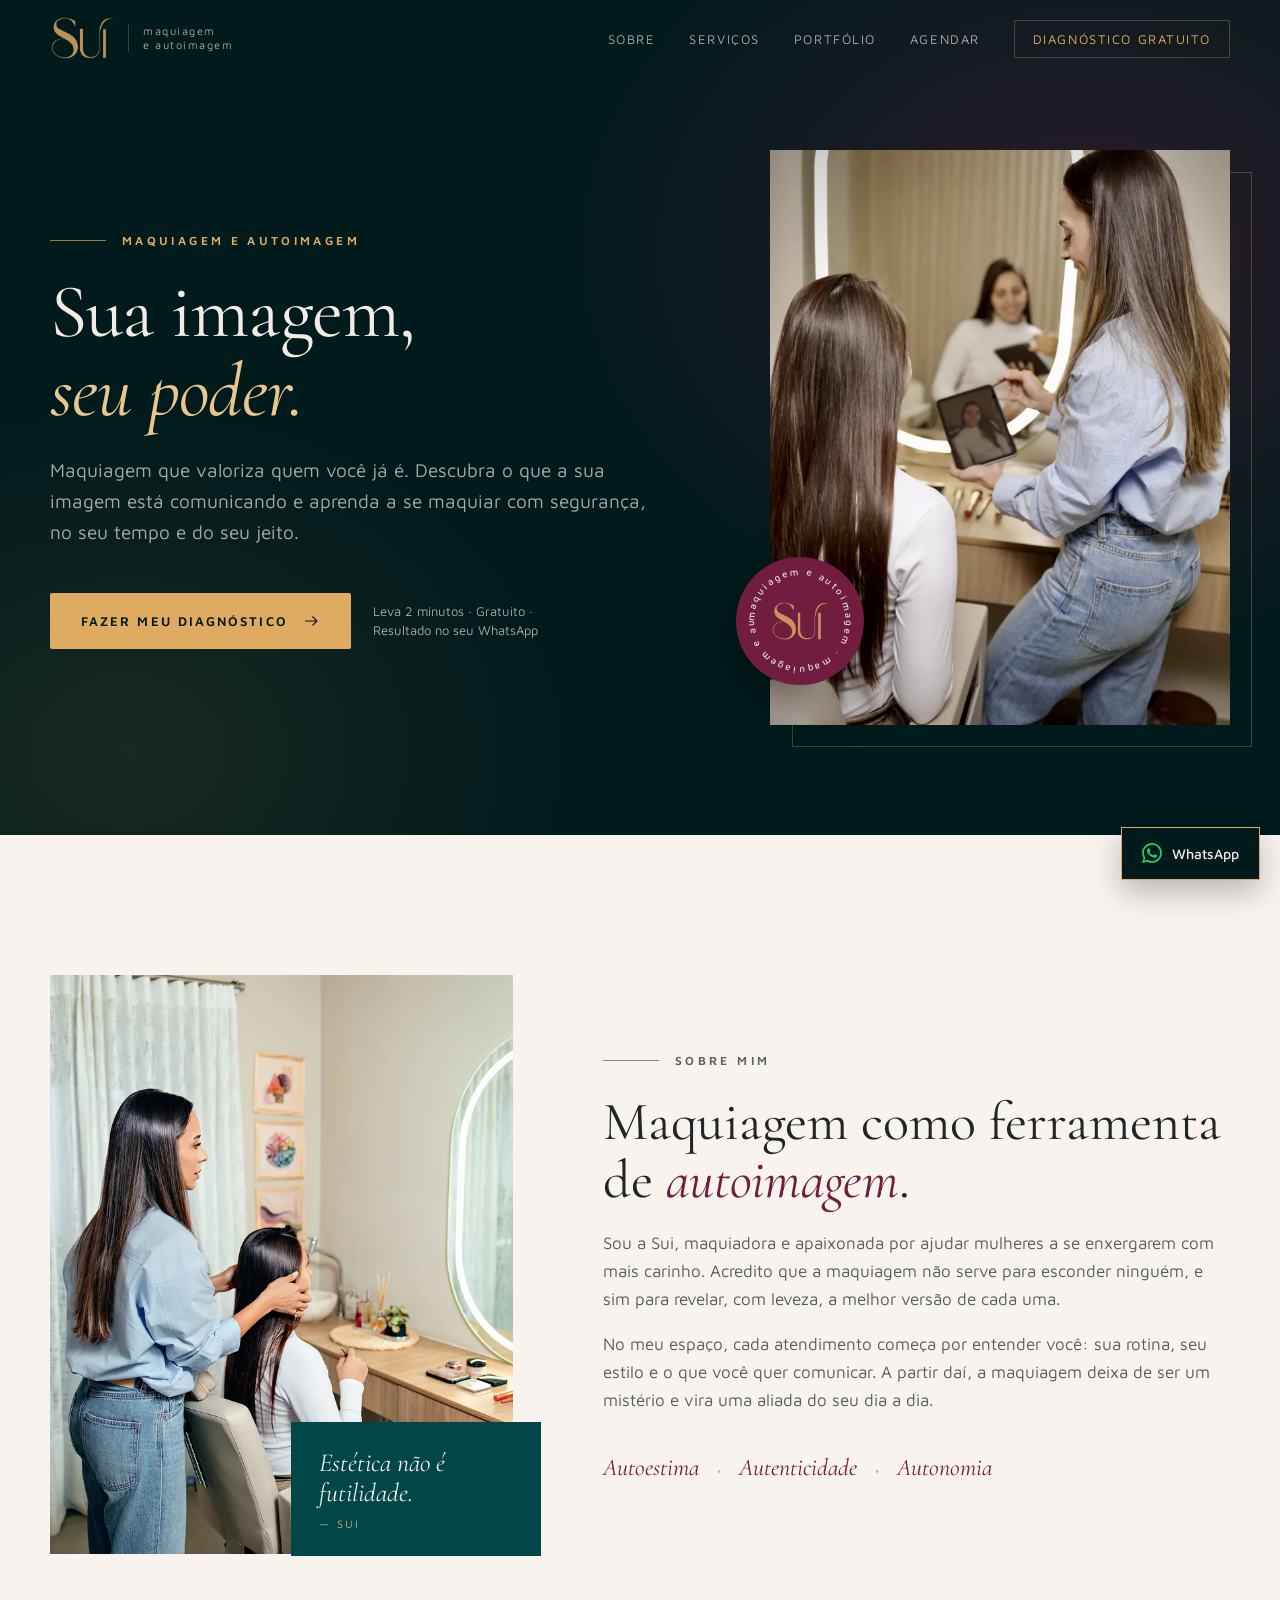
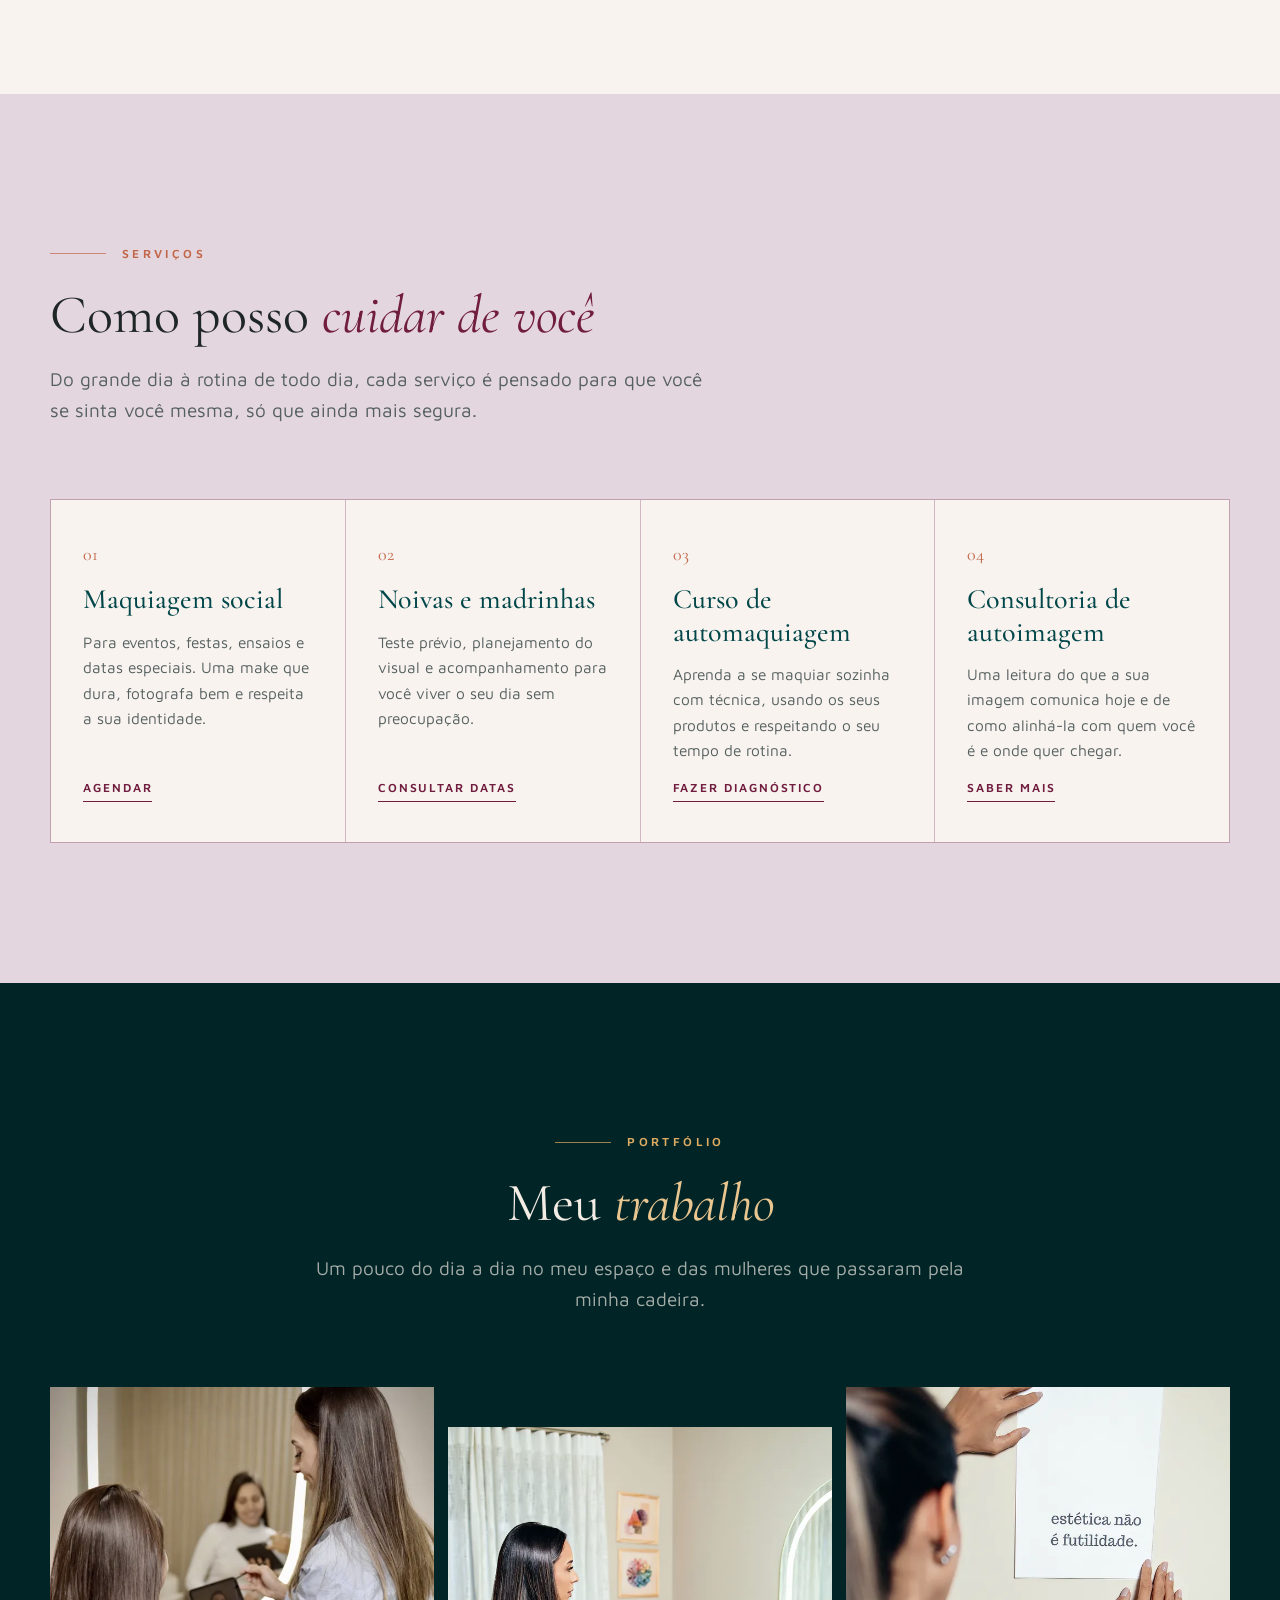
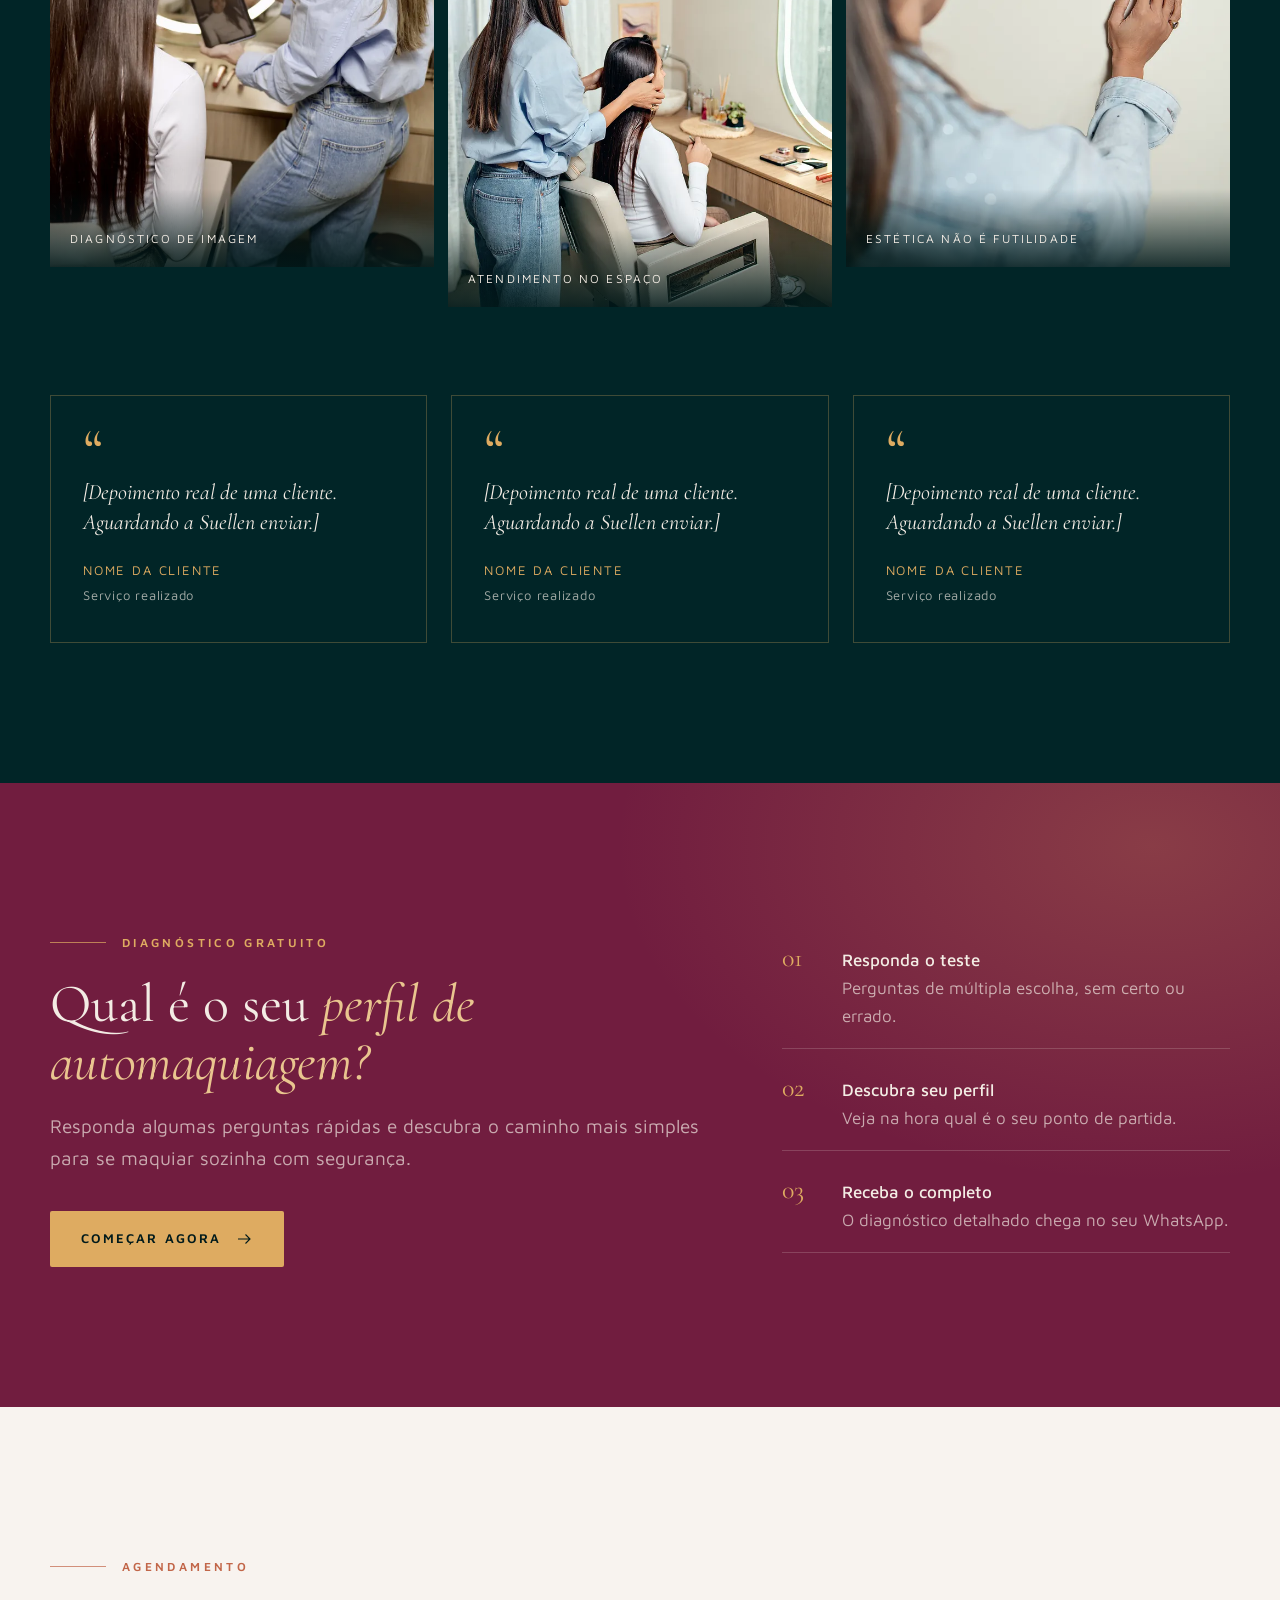
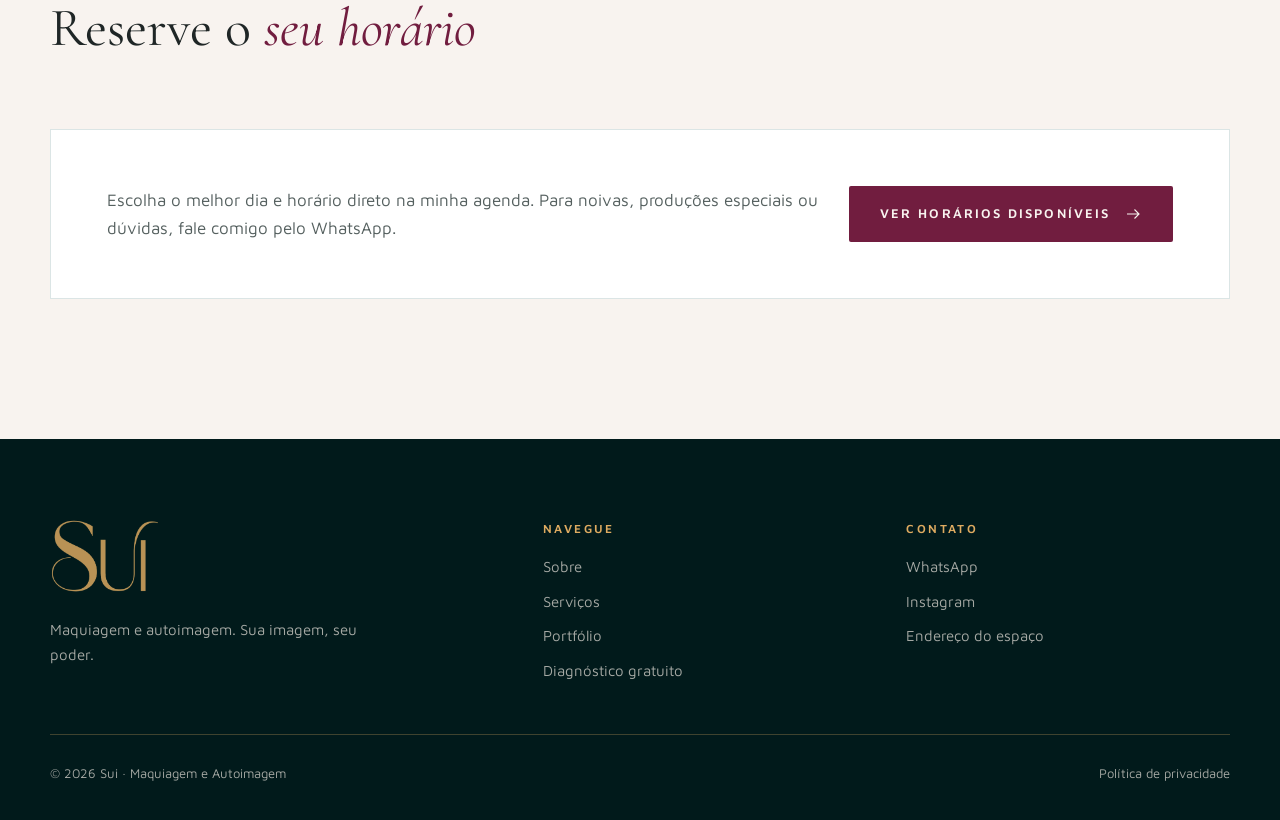
==== index.html @ 6e97ff4d "feat: primeira versão do site da Sui com portfólio, quiz e agendamento Co-Authored-By: Claude Opus 5" ====
<!doctype html>
<html lang="pt-BR">
<head>
  <meta charset="utf-8">
  <meta name="viewport" content="width=device-width, initial-scale=1">
  <title>Sui · Maquiagem e Autoimagem</title>
  <meta name="description" content="Maquiagem e autoimagem com a Sui. Conheça meu trabalho, faça seu diagnóstico de automaquiagem gratuito e agende seu horário.">
  <meta name="theme-color" content="#011a1b">
  <meta property="og:title" content="Sui · Maquiagem e Autoimagem">
  <meta property="og:description" content="Sua imagem, seu poder. Faça seu diagnóstico de automaquiagem gratuito.">
  <meta property="og:image" content="assets/img/sui-atendimento.webp">
  <meta property="og:type" content="website">
  <link rel="icon" href="assets/img/favicon.png" type="image/png">
  <link rel="apple-touch-icon" href="assets/img/apple-touch-icon.png">
  <link rel="preconnect" href="https://fonts.googleapis.com">
  <link rel="preconnect" href="https://fonts.gstatic.com" crossorigin>
  <link href="https://fonts.googleapis.com/css2?family=Cormorant+Garamond:ital,wght@0,400;0,500;1,400;1,500&family=Maven+Pro:wght@400;500;600&display=swap" rel="stylesheet">
  <link rel="stylesheet" href="assets/css/style.css">
</head>
<body>
  <a class="skip-link" href="#conteudo">Pular para o conteúdo</a>

  <header class="site-header" id="topo">
    <nav class="nav wrap" aria-label="Principal">
      <a class="brand" href="#topo" aria-label="Sui, maquiagem e autoimagem, voltar ao início">
        <i class="logo-mark" aria-hidden="true"></i>
        <span>maquiagem<br>e autoimagem</span>
      </a>
      <button class="nav-toggle" type="button" aria-expanded="false" aria-controls="menu" aria-label="Abrir menu">
        <span></span><span></span><span></span>
      </button>
      <ul class="nav-links" id="menu">
        <li><a href="#sobre">Sobre</a></li>
        <li><a href="#servicos">Serviços</a></li>
        <li><a href="#portfolio">Portfólio</a></li>
        <li><a href="#agendar">Agendar</a></li>
        <li><a class="nav-cta" href="diagnostico.html">Diagnóstico gratuito</a></li>
      </ul>
    </nav>
  </header>

  <main id="conteudo">
    <section class="hero on-dark" aria-labelledby="hero-title">
      <div class="wrap hero-grid">
        <div class="reveal">
          <p class="eyebrow">Maquiagem e autoimagem</p>
          <h1 class="display" id="hero-title">Sua imagem,<br><em>seu poder.</em></h1>
          <p class="lead">Maquiagem que valoriza quem você já é. Descubra o que a sua imagem está comunicando e aprenda a se maquiar com segurança, no seu tempo e do seu jeito.</p>
          <div class="hero-actions">
            <a class="btn btn-gold" href="diagnostico.html">
              Fazer meu diagnóstico
              <svg viewBox="0 0 24 24" fill="none" stroke="currentColor" stroke-width="1.5" aria-hidden="true"><path d="M4 12h16m-6-6 6 6-6 6"/></svg>
            </a>
            <p class="hero-note">Leva 2 minutos · Gratuito · Resultado no seu WhatsApp</p>
          </div>
        </div>
        <div class="hero-photo reveal">
          <img src="assets/img/sui-atendimento.webp"
               srcset="assets/img/sui-atendimento-sm.webp 700w, assets/img/sui-atendimento.webp 1400w"
               sizes="(max-width: 960px) 90vw, 460px"
               width="1400" height="1863"
               alt="Sui mostrando a uma cliente, em um tablet, a análise da sua imagem durante o atendimento"
               fetchpriority="high">
          <div class="hero-badge" aria-hidden="true">
            <svg viewBox="0 0 100 100">
              <defs><path id="circle" d="M50 50m-41 0a41 41 0 1 1 82 0a41 41 0 1 1-82 0"/></defs>
              <text><textPath href="#circle">maquiagem e autoimagem · maquiagem e autoimagem ·</textPath></text>
            </svg>
            <i class="logo-mark"></i>
          </div>
        </div>
      </div>
    </section>

    <section class="section" id="sobre" aria-labelledby="sobre-title">
      <div class="wrap about-grid">
        <div class="about-photo reveal">
          <img src="assets/img/sui-espaco.webp"
               srcset="assets/img/sui-espaco-sm.webp 700w, assets/img/sui-espaco.webp 1400w"
               sizes="(max-width: 960px) 90vw, 480px"
               width="1400" height="1863" loading="lazy"
               alt="Sui atendendo uma cliente em frente ao espelho iluminado do seu espaço">
          <p class="about-quote">Estética não é futilidade.<small>— Sui</small></p>
        </div>
        <div class="about-text reveal">
          <p class="eyebrow">Sobre mim</p>
          <!-- EDITAR: substituir pela bio que a Suellen escreveu -->
          <h2 class="h2" id="sobre-title">Maquiagem como ferramenta de <em>autoimagem</em>.</h2>
          <p>Sou a Sui, maquiadora e apaixonada por ajudar mulheres a se enxergarem com mais carinho. Acredito que a maquiagem não serve para esconder ninguém, e sim para revelar, com leveza, a melhor versão de cada uma.</p>
          <p>No meu espaço, cada atendimento começa por entender você: sua rotina, seu estilo e o que você quer comunicar. A partir daí, a maquiagem deixa de ser um mistério e vira uma aliada do seu dia a dia.</p>
          <ul class="values">
            <li>Autoestima</li>
            <li>Autenticidade</li>
            <li>Autonomia</li>
          </ul>
        </div>
      </div>
    </section>

    <section class="section services" id="servicos" aria-labelledby="servicos-title">
      <div class="wrap">
        <div class="section-head reveal">
          <p class="eyebrow">Serviços</p>
          <h2 class="h2" id="servicos-title">Como posso <em>cuidar de você</em></h2>
          <p class="lead">Do grande dia à rotina de todo dia, cada serviço é pensado para que você se sinta você mesma, só que ainda mais segura.</p>
        </div>
        <!-- EDITAR: confirmar com a Suellen a lista e a descrição dos serviços -->
        <div class="service-grid reveal">
          <article class="service">
            <span class="service-num">01</span>
            <h3>Maquiagem social</h3>
            <p>Para eventos, festas, ensaios e datas especiais. Uma make que dura, fotografa bem e respeita a sua identidade.</p>
            <a href="#agendar">Agendar</a>
          </article>
          <article class="service">
            <span class="service-num">02</span>
            <h3>Noivas e madrinhas</h3>
            <p>Teste prévio, planejamento do visual e acompanhamento para você viver o seu dia sem preocupação.</p>
            <a data-wa="Olá, Sui! Gostaria de saber mais sobre maquiagem para noivas e madrinhas." href="#agendar">Consultar datas</a>
          </article>
          <article class="service">
            <span class="service-num">03</span>
            <h3>Curso de automaquiagem</h3>
            <p>Aprenda a se maquiar sozinha com técnica, usando os seus produtos e respeitando o seu tempo de rotina.</p>
            <a href="diagnostico.html">Fazer diagnóstico</a>
          </article>
          <article class="service">
            <span class="service-num">04</span>
            <h3>Consultoria de autoimagem</h3>
            <p>Uma leitura do que a sua imagem comunica hoje e de como alinhá-la com quem você é e onde quer chegar.</p>
            <a data-wa="Olá, Sui! Gostaria de saber mais sobre a consultoria de autoimagem." href="#agendar">Saber mais</a>
          </article>
        </div>
      </div>
    </section>

    <section class="section portfolio on-dark" id="portfolio" aria-labelledby="portfolio-title">
      <div class="wrap">
        <div class="section-head center reveal">
          <p class="eyebrow">Portfólio</p>
          <h2 class="h2" id="portfolio-title">Meu <em>trabalho</em></h2>
          <p class="lead">Um pouco do dia a dia no meu espaço e das mulheres que passaram pela minha cadeira.</p>
        </div>

        <!-- EDITAR: adicionar fotos de clientes em assets/img/ e duplicar um <button> por foto -->
        <div class="gallery reveal">
          <button type="button" data-full="assets/img/sui-atendimento.webp" aria-label="Ampliar foto: diagnóstico da imagem no atendimento">
            <figure>
              <img src="assets/img/sui-atendimento-sm.webp" width="700" height="932" loading="lazy" alt="Sui mostrando a análise da imagem para uma cliente">
              <figcaption>Diagnóstico de imagem</figcaption>
            </figure>
          </button>
          <button type="button" data-full="assets/img/sui-espaco.webp" aria-label="Ampliar foto: atendimento no espaço">
            <figure>
              <img src="assets/img/sui-espaco-sm.webp" width="700" height="932" loading="lazy" alt="Sui preparando uma cliente no espelho do espaço">
              <figcaption>Atendimento no espaço</figcaption>
            </figure>
          </button>
          <button type="button" data-full="assets/img/sui-estetica.webp" aria-label="Ampliar foto: estética não é futilidade">
            <figure>
              <img src="assets/img/sui-estetica-sm.webp" width="700" height="932" loading="lazy" alt="Sui fixando na parede um quadro com a frase estética não é futilidade">
              <figcaption>Estética não é futilidade</figcaption>
            </figure>
          </button>
        </div>

        <!-- EDITAR: trocar pelos depoimentos reais enviados pela Suellen (não publicar com o texto provisório) -->
        <div class="testimonials">
          <figure class="testimonial reveal">
            <blockquote>[Depoimento real de uma cliente. Aguardando a Suellen enviar.]</blockquote>
            <figcaption>Nome da cliente<span>Serviço realizado</span></figcaption>
          </figure>
          <figure class="testimonial reveal">
            <blockquote>[Depoimento real de uma cliente. Aguardando a Suellen enviar.]</blockquote>
            <figcaption>Nome da cliente<span>Serviço realizado</span></figcaption>
          </figure>
          <figure class="testimonial reveal">
            <blockquote>[Depoimento real de uma cliente. Aguardando a Suellen enviar.]</blockquote>
            <figcaption>Nome da cliente<span>Serviço realizado</span></figcaption>
          </figure>
        </div>
      </div>
    </section>

    <section class="section quiz-cta on-dark" aria-labelledby="quiz-title">
      <div class="wrap quiz-cta-grid">
        <div class="reveal">
          <p class="eyebrow">Diagnóstico gratuito</p>
          <h2 class="h2" id="quiz-title">Qual é o seu <em>perfil de automaquiagem?</em></h2>
          <p class="lead">Responda algumas perguntas rápidas e descubra o caminho mais simples para se maquiar sozinha com segurança.</p>
          <a class="btn btn-gold" href="diagnostico.html" style="margin-top: 18px">
            Começar agora
            <svg viewBox="0 0 24 24" fill="none" stroke="currentColor" stroke-width="1.5" aria-hidden="true"><path d="M4 12h16m-6-6 6 6-6 6"/></svg>
          </a>
        </div>
        <ol class="quiz-steps reveal">
          <li><span><strong>Responda o teste</strong>Perguntas de múltipla escolha, sem certo ou errado.</span></li>
          <li><span><strong>Descubra seu perfil</strong>Veja na hora qual é o seu ponto de partida.</span></li>
          <li><span><strong>Receba o completo</strong>O diagnóstico detalhado chega no seu WhatsApp.</span></li>
        </ol>
      </div>
    </section>

    <section class="section" id="agendar" aria-labelledby="agendar-title">
      <div class="wrap">
        <div class="section-head reveal">
          <p class="eyebrow">Agendamento</p>
          <h2 class="h2" id="agendar-title">Reserve o <em>seu horário</em></h2>
        </div>
        <div class="booking-box reveal">
          <p>Escolha o melhor dia e horário direto na minha agenda. Para noivas, produções especiais ou dúvidas, fale comigo pelo WhatsApp.</p>
          <a class="btn btn-plum" data-booking href="#">
            Ver horários disponíveis
            <svg viewBox="0 0 24 24" fill="none" stroke="currentColor" stroke-width="1.5" aria-hidden="true"><path d="M4 12h16m-6-6 6 6-6 6"/></svg>
          </a>
        </div>
        <div class="booking-frame" data-booking-frame hidden></div>
      </div>
    </section>
  </main>

  <footer class="site-footer">
    <div class="wrap">
      <div class="footer-grid">
        <div class="footer-brand">
          <i class="logo-mark" aria-hidden="true"></i>
          <p>Maquiagem e autoimagem. Sua imagem, seu poder.</p>
        </div>
        <div>
          <h4>Navegue</h4>
          <ul>
            <li><a href="#sobre">Sobre</a></li>
            <li><a href="#servicos">Serviços</a></li>
            <li><a href="#portfolio">Portfólio</a></li>
            <li><a href="diagnostico.html">Diagnóstico gratuito</a></li>
          </ul>
        </div>
        <div>
          <h4>Contato</h4>
          <ul>
            <li><a data-wa="Olá, Sui! Vim pelo site." href="#">WhatsApp</a></li>
            <li><a data-instagram href="#" target="_blank" rel="noopener">Instagram</a></li>
            <!-- EDITAR: endereço do espaço -->
            <li>Endereço do espaço</li>
          </ul>
        </div>
      </div>
      <div class="footer-bottom">
        <span>© <span data-year></span> Sui · Maquiagem e Autoimagem</span>
        <a href="privacidade.html">Política de privacidade</a>
      </div>
    </div>
  </footer>

  <a class="wa-float" data-wa="Olá, Sui! Vim pelo site e gostaria de mais informações." href="#" aria-label="Falar com a Sui no WhatsApp">
    <svg viewBox="0 0 24 24" fill="currentColor" aria-hidden="true"><path d="M17.47 14.38c-.3-.15-1.75-.86-2.02-.96-.27-.1-.47-.15-.67.15-.2.3-.77.96-.94 1.16-.17.2-.35.22-.65.07-.3-.15-1.25-.46-2.38-1.47-.88-.79-1.47-1.76-1.65-2.06-.17-.3-.02-.46.13-.61.13-.13.3-.35.45-.52.15-.17.2-.3.3-.5.1-.2.05-.37-.02-.52-.08-.15-.67-1.62-.92-2.22-.24-.58-.49-.5-.67-.51h-.57c-.2 0-.52.07-.79.37-.27.3-1.04 1.02-1.04 2.48s1.07 2.88 1.21 3.08c.15.2 2.1 3.2 5.08 4.49.71.31 1.26.49 1.69.63.71.22 1.36.19 1.87.12.57-.09 1.75-.72 2-1.41.25-.69.25-1.29.17-1.41-.07-.12-.27-.2-.57-.35M12.04 21.8h-.01a9.8 9.8 0 0 1-5-1.37l-.36-.21-3.72.97.99-3.62-.23-.37a9.79 9.79 0 0 1-1.5-5.21c0-5.41 4.41-9.82 9.83-9.82 2.62 0 5.09 1.02 6.94 2.88a9.76 9.76 0 0 1 2.87 6.95c0 5.41-4.41 9.81-9.81 9.81M20.4 3.6A11.75 11.75 0 0 0 12.04.14C5.53.14.22 5.44.22 11.96c0 2.08.54 4.12 1.58 5.91L.12 24l6.27-1.64a11.8 11.8 0 0 0 5.65 1.44h.01c6.51 0 11.82-5.3 11.82-11.82 0-3.16-1.23-6.12-3.47-8.36"/></svg>
    <span>WhatsApp</span>
  </a>

  <dialog class="lightbox" aria-label="Foto ampliada">
    <button class="lightbox-close" type="button" aria-label="Fechar">&times;</button>
    <img src="" alt="">
  </dialog>

  <script src="js/config.js"></script>
  <script src="js/main.js"></script>
</body>
</html>
---- assets/css/style.css ----
:root {
  --petroleo: #014649;
  --petroleo-deep: #012527;
  --petroleo-night: #011a1b;
  --ameixa: #711d3f;
  --ameixa-deep: #4d1029;
  --areia: #deab61;
  --areia-soft: #e9c58f;
  --terracota: #c26649;
  --nevoa: #e4d6de;
  --salvia: #92936f;
  --creme: #f8f3ef;
  --ink: #1f2626;
  --ink-soft: #55605f;
  --on-dark: #f3ece4;
  --on-dark-soft: rgba(243, 236, 228, 0.68);
  --line-dark: rgba(222, 171, 97, 0.28);
  --line-light: rgba(1, 70, 73, 0.14);

  --font-display: "Cormorant Garamond", Georgia, serif;
  --font-body: "Maven Pro", system-ui, sans-serif;

  --wrap: 1180px;
  --gutter: clamp(20px, 5vw, 48px);
  --radius: 2px;
  --ease: cubic-bezier(0.22, 0.61, 0.36, 1);
}

*,
*::before,
*::after { box-sizing: border-box; }

[hidden] { display: none !important; }

html { scroll-behavior: smooth; scroll-padding-top: 84px; }

body {
  margin: 0;
  font-family: var(--font-body);
  font-size: 17px;
  line-height: 1.65;
  color: var(--ink);
  background: var(--creme);
  -webkit-font-smoothing: antialiased;
  overflow-x: hidden;
}

img { display: block; max-width: 100%; height: auto; }
a { color: inherit; }
button { font: inherit; cursor: pointer; }

:focus-visible { outline: 2px solid var(--areia); outline-offset: 3px; }

.wrap { width: min(var(--wrap), 100% - var(--gutter) * 2); margin-inline: auto; }

.skip-link {
  position: absolute; left: 12px; top: -60px; z-index: 100;
  background: var(--areia); color: var(--petroleo-night);
  padding: 10px 16px; text-decoration: none; font-weight: 600;
}
.skip-link:focus { top: 12px; }

/* ---------- Logo (PNG usado como máscara para aceitar qualquer cor) ---------- */
.logo-mark {
  display: inline-block;
  aspect-ratio: 727 / 487;
  background-color: currentColor;
  -webkit-mask: url("../img/logo-sui.png") center / contain no-repeat;
  mask: url("../img/logo-sui.png") center / contain no-repeat;
}

/* ---------- Tipografia ---------- */
.eyebrow {
  display: inline-flex; align-items: center; gap: 16px;
  margin: 0 0 22px;
  font-size: 12px; font-weight: 600; letter-spacing: 0.28em; text-transform: uppercase;
  color: var(--terracota);
}
.eyebrow::before { content: ""; width: 56px; height: 1px; background: currentColor; opacity: 0.7; }
.on-dark .eyebrow { color: var(--areia); }

.display {
  margin: 0 0 24px;
  font-family: var(--font-display);
  font-weight: 400;
  font-size: clamp(40px, 6vw, 76px);
  line-height: 1.04;
  letter-spacing: -0.01em;
}
.display em { font-style: italic; color: var(--ameixa); }
.on-dark .display em { color: var(--areia-soft); }

.h2 {
  margin: 0 0 20px;
  font-family: var(--font-display);
  font-weight: 400;
  font-size: clamp(34px, 4.4vw, 54px);
  line-height: 1.08;
}
.h2 em { font-style: italic; color: var(--ameixa); }
.on-dark .h2 em { color: var(--areia-soft); }

.lead { font-size: clamp(17px, 1.6vw, 19px); color: var(--ink-soft); max-width: 56ch; }
.on-dark { color: var(--on-dark); }
.on-dark .lead { color: var(--on-dark-soft); }

/* ---------- Botões ---------- */
.btn {
  display: inline-flex; align-items: center; justify-content: center; gap: 14px;
  min-height: 56px; padding: 16px 30px;
  border: 1px solid transparent; border-radius: var(--radius);
  font-size: 13px; font-weight: 600; letter-spacing: 0.16em; text-transform: uppercase;
  text-decoration: none; text-align: left;
  transition: background-color .3s var(--ease), color .3s var(--ease), border-color .3s var(--ease), transform .3s var(--ease);
}
.btn svg { width: 18px; height: 18px; flex: none; transition: transform .3s var(--ease); }
.btn:hover svg { transform: translateX(4px); }
.btn-gold { background: var(--areia); color: var(--petroleo-night); }
.btn-gold:hover { background: var(--areia-soft); }
.btn-plum { background: var(--ameixa); color: var(--creme); }
.btn-plum:hover { background: var(--ameixa-deep); }
.btn-ghost { border-color: var(--line-dark); color: var(--on-dark); }
.btn-ghost:hover { border-color: var(--areia); color: var(--areia-soft); }
.btn-outline { border-color: var(--petroleo); color: var(--petroleo); }
.btn-outline:hover { background: var(--petroleo); color: var(--creme); }

/* ---------- Header ---------- */
.site-header {
  position: fixed; inset: 0 0 auto; z-index: 50;
  transition: background-color .4s var(--ease), box-shadow .4s var(--ease);
}
.site-header.is-solid { background: rgba(1, 26, 27, 0.92); backdrop-filter: blur(10px); box-shadow: 0 1px 0 var(--line-dark); }
.nav { display: flex; align-items: center; justify-content: space-between; height: 76px; }
.brand { display: inline-flex; align-items: center; gap: 14px; color: var(--areia); text-decoration: none; }
.brand .logo-mark { width: 64px; }
.brand span {
  font-size: 11px; line-height: 1.3; letter-spacing: 0.14em; text-transform: lowercase;
  color: var(--on-dark-soft); border-left: 1px solid var(--line-dark); padding-left: 14px;
}
.nav-links { display: flex; align-items: center; gap: 34px; list-style: none; margin: 0; padding: 0; }
.nav-links a {
  font-size: 13px; letter-spacing: 0.12em; text-transform: uppercase; text-decoration: none;
  color: var(--on-dark-soft); transition: color .25s;
}
.nav-links a:hover { color: var(--areia-soft); }
.nav-links .nav-cta { color: var(--areia); border: 1px solid var(--line-dark); padding: 10px 18px; }
.nav-links .nav-cta:hover { border-color: var(--areia); }
.nav-toggle {
  display: none; background: none; border: 0; padding: 10px; margin-right: -10px; color: var(--on-dark);
}
.nav-toggle span { display: block; width: 24px; height: 1px; background: currentColor; transition: transform .3s, opacity .3s; }
.nav-toggle span + span { margin-top: 7px; }
.nav-open .nav-toggle span:nth-child(1) { transform: translateY(8px) rotate(45deg); }
.nav-open .nav-toggle span:nth-child(2) { opacity: 0; }
.nav-open .nav-toggle span:nth-child(3) { transform: translateY(-8px) rotate(-45deg); }

/* ---------- Hero ---------- */
.hero {
  position: relative; overflow: hidden;
  padding: 150px 0 110px;
  background:
    radial-gradient(60% 70% at 85% 30%, rgba(113, 29, 63, 0.38), transparent 70%),
    radial-gradient(50% 60% at 10% 90%, rgba(222, 171, 97, 0.10), transparent 70%),
    var(--petroleo-night);
}
.hero-grid { display: grid; grid-template-columns: 1.1fr 0.9fr; gap: clamp(40px, 6vw, 90px); align-items: center; }
.hero .lead { margin: 0 0 40px; }
.hero-actions { display: flex; flex-wrap: wrap; align-items: center; gap: 16px 22px; }
.hero-note { font-size: 13px; color: var(--on-dark-soft); max-width: 22ch; line-height: 1.5; }
.hero-photo { position: relative; justify-self: end; width: min(100%, 460px); }
.hero-photo::before {
  content: ""; position: absolute; inset: 22px -22px -22px 22px;
  border: 1px solid var(--line-dark);
}
.hero-photo img { position: relative; width: 100%; aspect-ratio: 4 / 5; object-fit: cover; object-position: 60% 30%; }
.hero-badge {
  position: absolute; left: -34px; bottom: 40px;
  width: 128px; aspect-ratio: 1; display: grid; place-items: center;
  border-radius: 50%; background: var(--ameixa); color: var(--areia);
  box-shadow: 0 20px 50px rgba(0, 0, 0, 0.35);
}
.hero-badge .logo-mark { width: 56px; }
.hero-badge svg { position: absolute; inset: 8px; width: calc(100% - 16px); height: calc(100% - 16px); animation: spin 28s linear infinite; }
.hero-badge text { fill: var(--nevoa); font: 500 8.6px var(--font-body); letter-spacing: 0.22em; text-transform: lowercase; }
@keyframes spin { to { transform: rotate(360deg); } }

/* ---------- Seções ---------- */
.section { padding: clamp(80px, 11vw, 140px) 0; }
.section-head { max-width: 680px; margin-bottom: clamp(44px, 6vw, 72px); }
.section-head.center { margin-inline: auto; text-align: center; }
.section-head.center .eyebrow { justify-content: center; }
.section-head.center .lead { margin-inline: auto; }

/* Sobre */
.about-grid { display: grid; grid-template-columns: 0.85fr 1.15fr; gap: clamp(40px, 7vw, 100px); align-items: center; }
.about-photo { position: relative; }
.about-photo img { width: 100%; aspect-ratio: 4 / 5; object-fit: cover; }
.about-quote {
  position: absolute; right: -28px; bottom: -28px; max-width: 250px;
  padding: 26px 28px; background: var(--petroleo); color: var(--on-dark);
  font-family: var(--font-display); font-style: italic; font-size: 26px; line-height: 1.15;
}
.about-quote small {
  display: block; margin-top: 10px; font-family: var(--font-body); font-style: normal;
  font-size: 11px; letter-spacing: 0.2em; text-transform: uppercase; color: var(--areia);
}
.about-text p { color: var(--ink-soft); max-width: 58ch; }
.values {
  display: flex; flex-wrap: wrap; gap: 10px 18px; margin: 34px 0 0; padding: 0; list-style: none;
  font-family: var(--font-display); font-style: italic; font-size: 24px; color: var(--ameixa);
}
.values li + li::before { content: "•"; margin-right: 18px; color: var(--areia); font-style: normal; font-size: 14px; vertical-align: middle; }

/* Serviços */
.services { background: var(--nevoa); }
.service-grid { display: grid; grid-template-columns: repeat(auto-fit, minmax(250px, 1fr)); gap: 1px; background: rgba(113, 29, 63, 0.16); border: 1px solid rgba(113, 29, 63, 0.16); }
.service {
  display: flex; flex-direction: column; gap: 14px;
  padding: 40px 32px; background: var(--creme);
  transition: background-color .35s var(--ease);
}
.service:hover { background: #fff; }
.service-num { font-family: var(--font-display); font-size: 18px; color: var(--terracota); }
.service h3 { margin: 0; font-family: var(--font-display); font-weight: 500; font-size: 28px; line-height: 1.15; color: var(--petroleo); }
.service p { margin: 0; color: var(--ink-soft); font-size: 15.5px; flex: 1; }
.service a {
  align-self: flex-start; font-size: 12px; font-weight: 600; letter-spacing: 0.16em; text-transform: uppercase;
  color: var(--ameixa); text-decoration: none; border-bottom: 1px solid currentColor; padding-bottom: 3px;
}

/* Portfólio */
.portfolio { background: var(--petroleo-deep); }
.gallery { display: grid; grid-template-columns: repeat(3, 1fr); gap: 14px; }
.gallery button {
  position: relative; padding: 0; border: 0; background: none; overflow: hidden; aspect-ratio: 4 / 5;
}
.gallery button:nth-child(3n + 2) { transform: translateY(40px); }
.gallery figure { margin: 0; height: 100%; }
.gallery img { width: 100%; height: 100%; object-fit: cover; transition: transform .8s var(--ease), filter .8s var(--ease); filter: saturate(0.92); }
.gallery button:hover img { transform: scale(1.04); filter: saturate(1.05); }
.gallery figcaption {
  position: absolute; inset: auto 0 0; padding: 40px 20px 18px; text-align: left;
  background: linear-gradient(transparent, rgba(1, 26, 27, 0.85));
  color: var(--on-dark); font-size: 12px; letter-spacing: 0.18em; text-transform: uppercase;
}

.testimonials { display: grid; grid-template-columns: repeat(3, 1fr); gap: 24px; margin-top: clamp(90px, 10vw, 130px); }
.testimonial {
  margin: 0; padding: 36px 32px; border: 1px solid var(--line-dark);
  display: flex; flex-direction: column; gap: 22px;
}
.testimonial blockquote {
  margin: 0; font-family: var(--font-display); font-style: italic; font-size: 22px; line-height: 1.35; color: var(--on-dark);
}
.testimonial blockquote::before { content: "“"; display: block; font-size: 60px; line-height: .6; color: var(--areia); margin-bottom: 10px; font-style: normal; }
.testimonial figcaption { margin-top: auto; font-size: 13px; letter-spacing: 0.14em; text-transform: uppercase; color: var(--areia); }
.testimonial figcaption span { display: block; margin-top: 4px; letter-spacing: 0.06em; text-transform: none; color: var(--on-dark-soft); }

/* Diagnóstico CTA */
.quiz-cta {
  position: relative; overflow: hidden;
  background: radial-gradient(70% 90% at 90% 10%, rgba(222, 171, 97, 0.22), transparent 60%), var(--ameixa);
}
.quiz-cta-grid { display: grid; grid-template-columns: 1.2fr 0.8fr; gap: 60px; align-items: center; }
.quiz-steps { display: grid; gap: 18px; margin: 0; padding: 0; list-style: none; counter-reset: s; }
.quiz-steps li {
  counter-increment: s; display: grid; grid-template-columns: 44px 1fr; gap: 16px; align-items: baseline;
  padding-bottom: 18px; border-bottom: 1px solid rgba(243, 236, 228, 0.18); color: var(--on-dark-soft);
}
.quiz-steps li::before { content: "0" counter(s); font-family: var(--font-display); font-size: 26px; color: var(--areia); }
.quiz-steps strong { display: block; color: var(--on-dark); font-weight: 500; }

/* Agendamento */
.booking-box {
  display: grid; grid-template-columns: 1fr auto; gap: 30px; align-items: center;
  padding: clamp(32px, 5vw, 56px); border: 1px solid var(--line-light); background: #fff;
}
.booking-box p { margin: 0; color: var(--ink-soft); }
.booking-frame { margin-top: 40px; border: 1px solid var(--line-light); background: #fff; }
.booking-frame iframe { display: block; width: 100%; height: 720px; border: 0; }

/* Footer */
.site-footer { background: var(--petroleo-night); color: var(--on-dark-soft); padding: 80px 0 36px; font-size: 15px; }
.footer-grid { display: grid; grid-template-columns: 1.4fr 1fr 1fr; gap: 40px; padding-bottom: 50px; border-bottom: 1px solid var(--line-dark); }
.footer-brand .logo-mark { width: 110px; color: var(--areia); }
.footer-brand p { max-width: 32ch; margin: 18px 0 0; }
.site-footer h4 { margin: 0 0 16px; font-size: 12px; font-weight: 600; letter-spacing: 0.2em; text-transform: uppercase; color: var(--areia); }
.site-footer ul { list-style: none; margin: 0; padding: 0; display: grid; gap: 10px; }
.site-footer a { text-decoration: none; transition: color .2s; }
.site-footer a:hover { color: var(--areia-soft); }
.footer-bottom { display: flex; flex-wrap: wrap; justify-content: space-between; gap: 12px; padding-top: 28px; font-size: 13px; }

/* WhatsApp flutuante */
.wa-float {
  position: fixed; right: 20px; bottom: 20px; z-index: 40;
  display: inline-flex; align-items: center; gap: 10px;
  padding: 14px 20px; background: var(--petroleo-night); color: var(--on-dark);
  border: 1px solid var(--areia); text-decoration: none; font-size: 14px; font-weight: 500;
  box-shadow: 0 12px 30px rgba(0, 0, 0, 0.25); transition: transform .3s var(--ease);
}
.wa-float:hover { transform: translateY(-3px); }
.wa-float svg { width: 20px; height: 20px; color: #25d366; }

/* Lightbox */
.lightbox { padding: 0; border: 0; background: transparent; max-width: min(92vw, 900px); max-height: 92vh; }
.lightbox::backdrop { background: rgba(1, 18, 19, 0.92); }
.lightbox img { max-height: 86vh; width: auto; margin-inline: auto; }
.lightbox-close {
  position: fixed; top: 18px; right: 22px; width: 44px; height: 44px;
  border: 1px solid var(--line-dark); background: none; color: var(--on-dark); font-size: 26px; line-height: 1;
}

/* Animação de entrada */
.reveal { opacity: 0; transform: translateY(26px); transition: opacity 1s var(--ease), transform 1s var(--ease); }
.reveal.is-visible { opacity: 1; transform: none; }

@media (prefers-reduced-motion: reduce) {
  html { scroll-behavior: auto; }
  .reveal { opacity: 1; transform: none; transition: none; }
  .hero-badge svg { animation: none; }
}

/* ---------- Responsivo ---------- */
@media (max-width: 960px) {
  .nav-toggle { display: block; }
  .nav-links {
    position: fixed; inset: 76px 0 auto; flex-direction: column; align-items: stretch; gap: 0;
    padding: 10px var(--gutter) 30px; background: var(--petroleo-night); border-bottom: 1px solid var(--line-dark);
    transform: translateY(-12px); opacity: 0; visibility: hidden; transition: all .3s var(--ease);
  }
  .nav-open .nav-links { transform: none; opacity: 1; visibility: visible; }
  .nav-links a { display: block; padding: 16px 0; border-bottom: 1px solid rgba(222, 171, 97, 0.12); }
  .nav-links .nav-cta { margin-top: 18px; text-align: center; border: 1px solid var(--areia); }
  .nav-open .site-header { background: var(--petroleo-night); }

  .hero { padding: 120px 0 90px; }
  .hero-grid, .about-grid, .quiz-cta-grid { grid-template-columns: 1fr; }
  .hero-photo { justify-self: center; width: min(100%, 400px); margin-top: 20px; }
  .hero-badge { left: -14px; width: 104px; }
  .hero-badge .logo-mark { width: 46px; }
  .about-quote { right: 0; bottom: -24px; }
  .gallery { grid-template-columns: repeat(2, 1fr); }
  .gallery button:nth-child(3n + 2) { transform: none; }
  .testimonials { grid-template-columns: 1fr; }
  .footer-grid { grid-template-columns: 1fr 1fr; }
  .footer-brand { grid-column: 1 / -1; }
}

@media (max-width: 600px) {
  body { font-size: 16px; }
  .brand span { display: none; }
  .hero-actions .btn { width: 100%; }
  .hero-note { max-width: none; }
  .hero-photo::before { inset: 14px -10px -14px 14px; }
  .about-quote { position: relative; right: auto; bottom: auto; max-width: none; margin-top: -40px; margin-inline: 20px; }
  .gallery { gap: 8px; }
  .booking-box { grid-template-columns: 1fr; }
  .booking-box .btn { width: 100%; }
  .footer-grid { grid-template-columns: 1fr; }
  .wa-float span { display: none; }
  .wa-float { padding: 16px; }
}
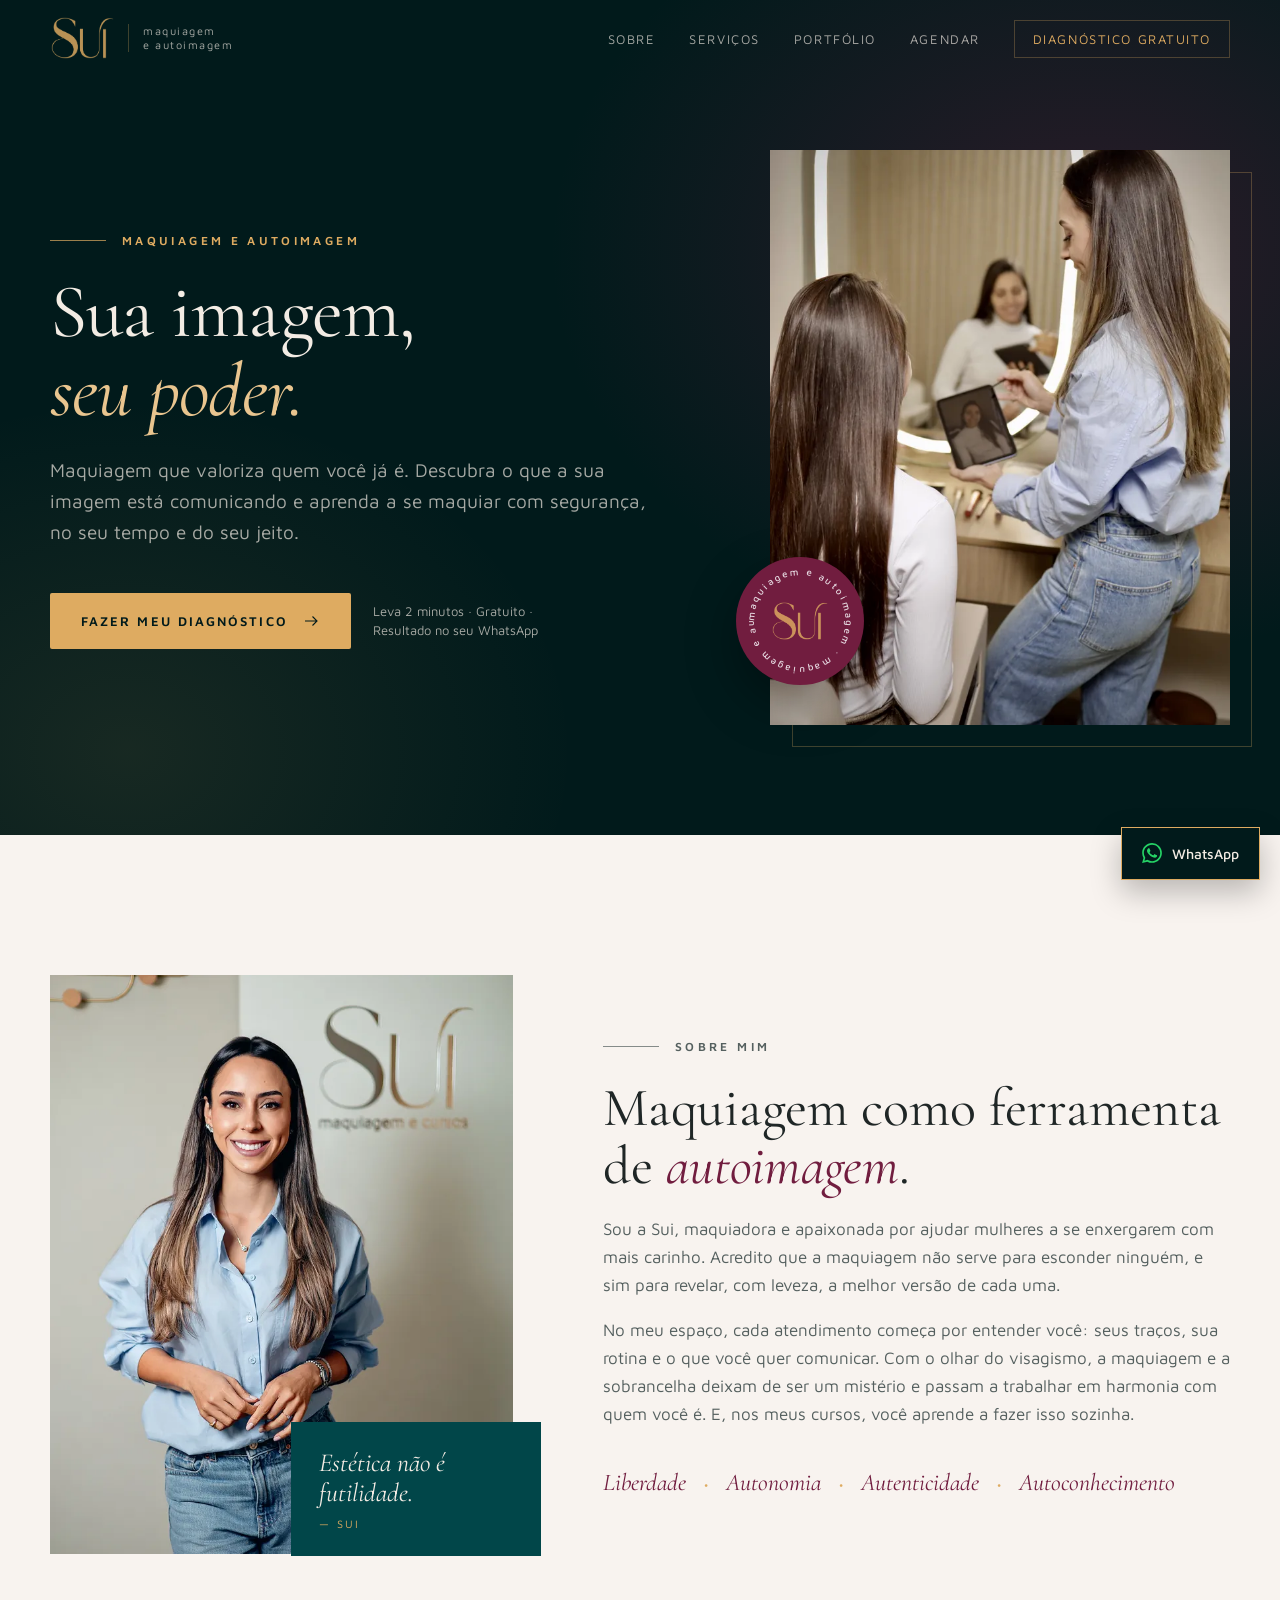
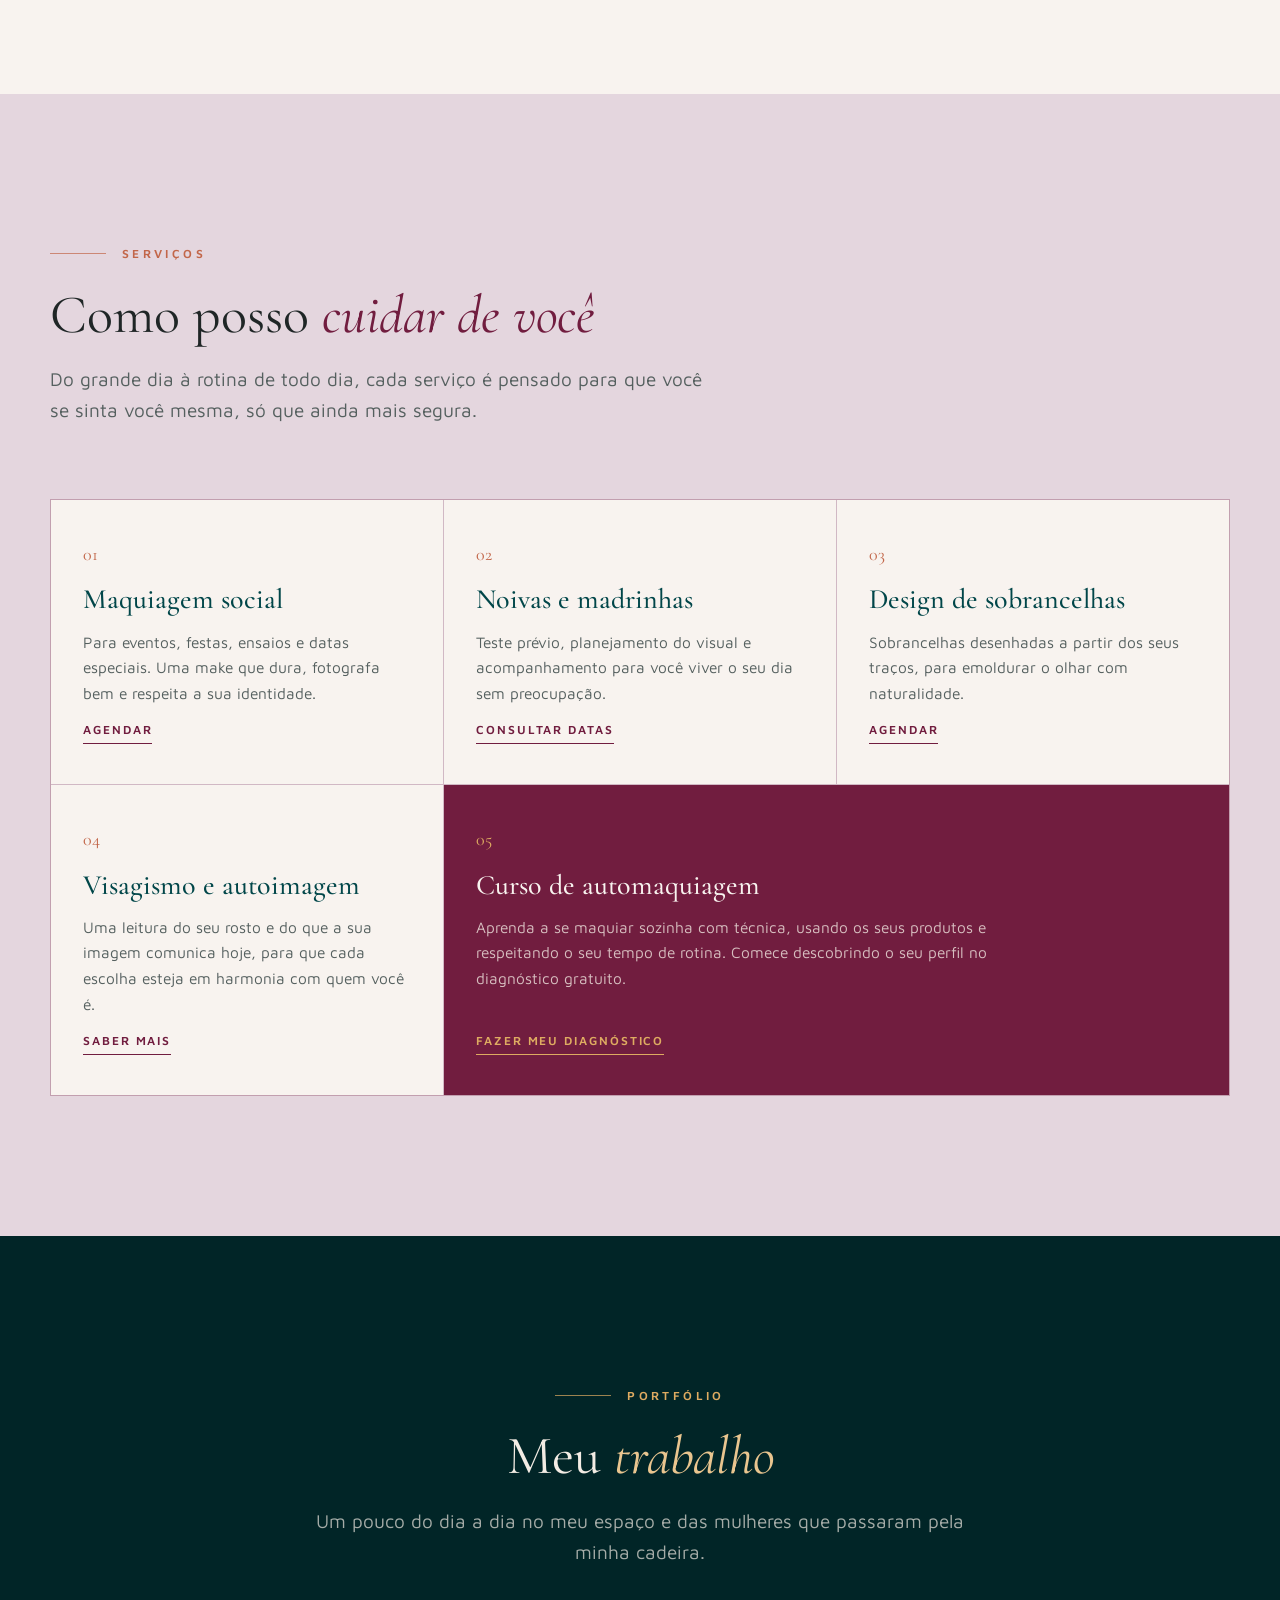
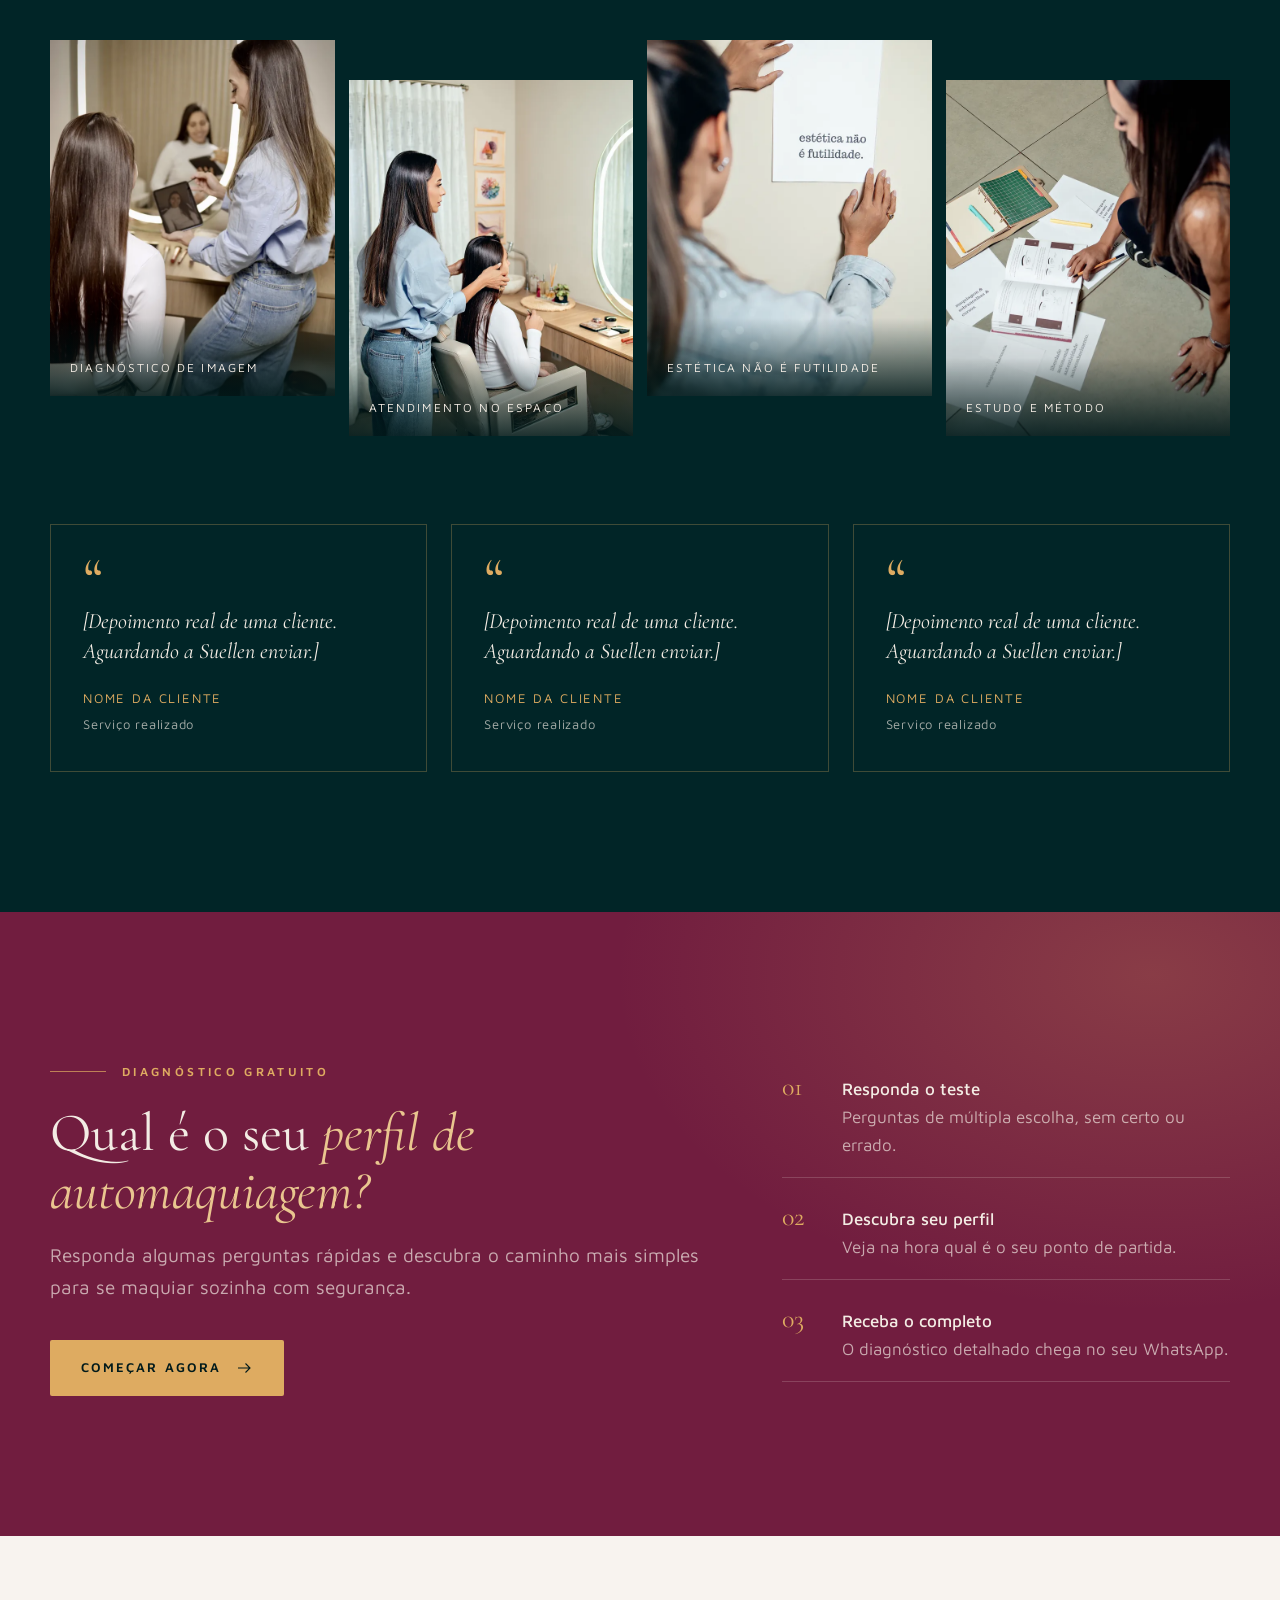
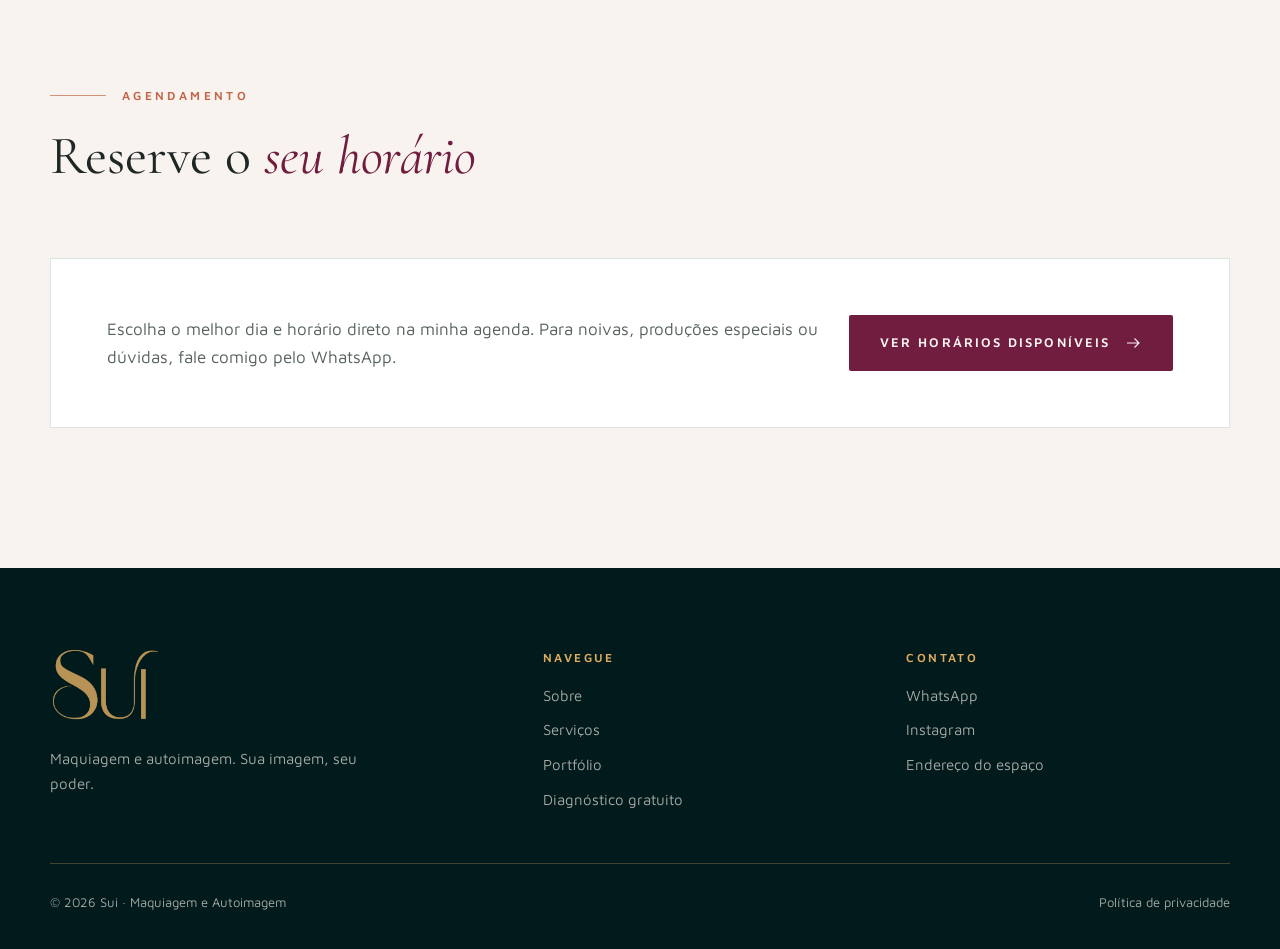
==== commit c9312da4: "feat: adiciona retrato e foto de estudo, sobrancelhas e visagismo nos serviços Usa os valores reais " ====
--- a/index.html
+++ b/index.html
@@ -75,11 +75,11 @@
     <section class="section" id="sobre" aria-labelledby="sobre-title">
       <div class="wrap about-grid">
         <div class="about-photo reveal">
-          <img src="assets/img/sui-espaco.webp"
-               srcset="assets/img/sui-espaco-sm.webp 700w, assets/img/sui-espaco.webp 1400w"
+          <img src="assets/img/sui-retrato.webp"
+               srcset="assets/img/sui-retrato-sm.webp 700w, assets/img/sui-retrato.webp 1400w"
                sizes="(max-width: 960px) 90vw, 480px"
                width="1400" height="1863" loading="lazy"
-               alt="Sui atendendo uma cliente em frente ao espelho iluminado do seu espaço">
+               alt="Retrato da Sui sorrindo em frente ao logo do seu espaço">
           <p class="about-quote">Estética não é futilidade.<small>— Sui</small></p>
         </div>
         <div class="about-text reveal">
@@ -87,11 +87,12 @@
           <!-- EDITAR: substituir pela bio que a Suellen escreveu -->
           <h2 class="h2" id="sobre-title">Maquiagem como ferramenta de <em>autoimagem</em>.</h2>
           <p>Sou a Sui, maquiadora e apaixonada por ajudar mulheres a se enxergarem com mais carinho. Acredito que a maquiagem não serve para esconder ninguém, e sim para revelar, com leveza, a melhor versão de cada uma.</p>
-          <p>No meu espaço, cada atendimento começa por entender você: sua rotina, seu estilo e o que você quer comunicar. A partir daí, a maquiagem deixa de ser um mistério e vira uma aliada do seu dia a dia.</p>
+          <p>No meu espaço, cada atendimento começa por entender você: seus traços, sua rotina e o que você quer comunicar. Com o olhar do visagismo, a maquiagem e a sobrancelha deixam de ser um mistério e passam a trabalhar em harmonia com quem você é. E, nos meus cursos, você aprende a fazer isso sozinha.</p>
           <ul class="values">
-            <li>Autoestima</li>
+            <li>Liberdade</li>
+            <li>Autonomia</li>
             <li>Autenticidade</li>
-            <li>Autonomia</li>
+            <li>Autoconhecimento</li>
           </ul>
         </div>
       </div>
@@ -120,15 +121,21 @@
           </article>
           <article class="service">
             <span class="service-num">03</span>
+            <h3>Design de sobrancelhas</h3>
+            <p>Sobrancelhas desenhadas a partir dos seus traços, para emoldurar o olhar com naturalidade.</p>
+            <a href="#agendar">Agendar</a>
+          </article>
+          <article class="service">
+            <span class="service-num">04</span>
+            <h3>Visagismo e autoimagem</h3>
+            <p>Uma leitura do seu rosto e do que a sua imagem comunica hoje, para que cada escolha esteja em harmonia com quem você é.</p>
+            <a data-wa="Olá, Sui! Gostaria de saber mais sobre visagismo e autoimagem." href="#agendar">Saber mais</a>
+          </article>
+          <article class="service service-featured">
+            <span class="service-num">05</span>
             <h3>Curso de automaquiagem</h3>
-            <p>Aprenda a se maquiar sozinha com técnica, usando os seus produtos e respeitando o seu tempo de rotina.</p>
-            <a href="diagnostico.html">Fazer diagnóstico</a>
-          </article>
-          <article class="service">
-            <span class="service-num">04</span>
-            <h3>Consultoria de autoimagem</h3>
-            <p>Uma leitura do que a sua imagem comunica hoje e de como alinhá-la com quem você é e onde quer chegar.</p>
-            <a data-wa="Olá, Sui! Gostaria de saber mais sobre a consultoria de autoimagem." href="#agendar">Saber mais</a>
+            <p>Aprenda a se maquiar sozinha com técnica, usando os seus produtos e respeitando o seu tempo de rotina. Comece descobrindo o seu perfil no diagnóstico gratuito.</p>
+            <a href="diagnostico.html">Fazer meu diagnóstico</a>
           </article>
         </div>
       </div>
@@ -160,6 +167,12 @@
             <figure>
               <img src="assets/img/sui-estetica-sm.webp" width="700" height="932" loading="lazy" alt="Sui fixando na parede um quadro com a frase estética não é futilidade">
               <figcaption>Estética não é futilidade</figcaption>
+            </figure>
+          </button>
+          <button type="button" data-full="assets/img/sui-estudo.webp" aria-label="Ampliar foto: estudo e método">
+            <figure>
+              <img src="assets/img/sui-estudo-sm.webp" width="700" height="932" loading="lazy" alt="Sui estudando apostilas de visagismo e maquiagem espalhadas pelo chão">
+              <figcaption>Estudo e método</figcaption>
             </figure>
           </button>
         </div>
--- a/assets/css/style.css
+++ b/assets/css/style.css
@@ -213,7 +213,7 @@
 
 /* Serviços */
 .services { background: var(--nevoa); }
-.service-grid { display: grid; grid-template-columns: repeat(auto-fit, minmax(250px, 1fr)); gap: 1px; background: rgba(113, 29, 63, 0.16); border: 1px solid rgba(113, 29, 63, 0.16); }
+.service-grid { display: grid; grid-template-columns: repeat(3, 1fr); gap: 1px; background: rgba(113, 29, 63, 0.16); border: 1px solid rgba(113, 29, 63, 0.16); }
 .service {
   display: flex; flex-direction: column; gap: 14px;
   padding: 40px 32px; background: var(--creme);
@@ -227,14 +227,19 @@
   align-self: flex-start; font-size: 12px; font-weight: 600; letter-spacing: 0.16em; text-transform: uppercase;
   color: var(--ameixa); text-decoration: none; border-bottom: 1px solid currentColor; padding-bottom: 3px;
 }
+.service-featured { grid-column: span 2; background: var(--ameixa); }
+.service-featured:hover { background: var(--ameixa-deep); }
+.service-featured .service-num, .service-featured a { color: var(--areia); }
+.service-featured h3 { color: var(--creme); }
+.service-featured p { color: rgba(243, 236, 228, 0.78); max-width: 52ch; }
 
 /* Portfólio */
 .portfolio { background: var(--petroleo-deep); }
-.gallery { display: grid; grid-template-columns: repeat(3, 1fr); gap: 14px; }
+.gallery { display: grid; grid-template-columns: repeat(4, 1fr); gap: 14px; }
 .gallery button {
   position: relative; padding: 0; border: 0; background: none; overflow: hidden; aspect-ratio: 4 / 5;
 }
-.gallery button:nth-child(3n + 2) { transform: translateY(40px); }
+.gallery button:nth-child(even) { transform: translateY(40px); }
 .gallery figure { margin: 0; height: 100%; }
 .gallery img { width: 100%; height: 100%; object-fit: cover; transition: transform .8s var(--ease), filter .8s var(--ease); filter: saturate(0.92); }
 .gallery button:hover img { transform: scale(1.04); filter: saturate(1.05); }
@@ -339,8 +344,9 @@
   .hero-badge { left: -14px; width: 104px; }
   .hero-badge .logo-mark { width: 46px; }
   .about-quote { right: 0; bottom: -24px; }
+  .service-grid { grid-template-columns: repeat(2, 1fr); }
   .gallery { grid-template-columns: repeat(2, 1fr); }
-  .gallery button:nth-child(3n + 2) { transform: none; }
+  .gallery button:nth-child(even) { transform: none; }
   .testimonials { grid-template-columns: 1fr; }
   .footer-grid { grid-template-columns: 1fr 1fr; }
   .footer-brand { grid-column: 1 / -1; }
@@ -354,6 +360,8 @@
   .hero-photo::before { inset: 14px -10px -14px 14px; }
   .about-quote { position: relative; right: auto; bottom: auto; max-width: none; margin-top: -40px; margin-inline: 20px; }
   .gallery { gap: 8px; }
+  .service-grid { grid-template-columns: 1fr; }
+  .service-featured { grid-column: auto; }
   .booking-box { grid-template-columns: 1fr; }
   .booking-box .btn { width: 100%; }
   .footer-grid { grid-template-columns: 1fr; }
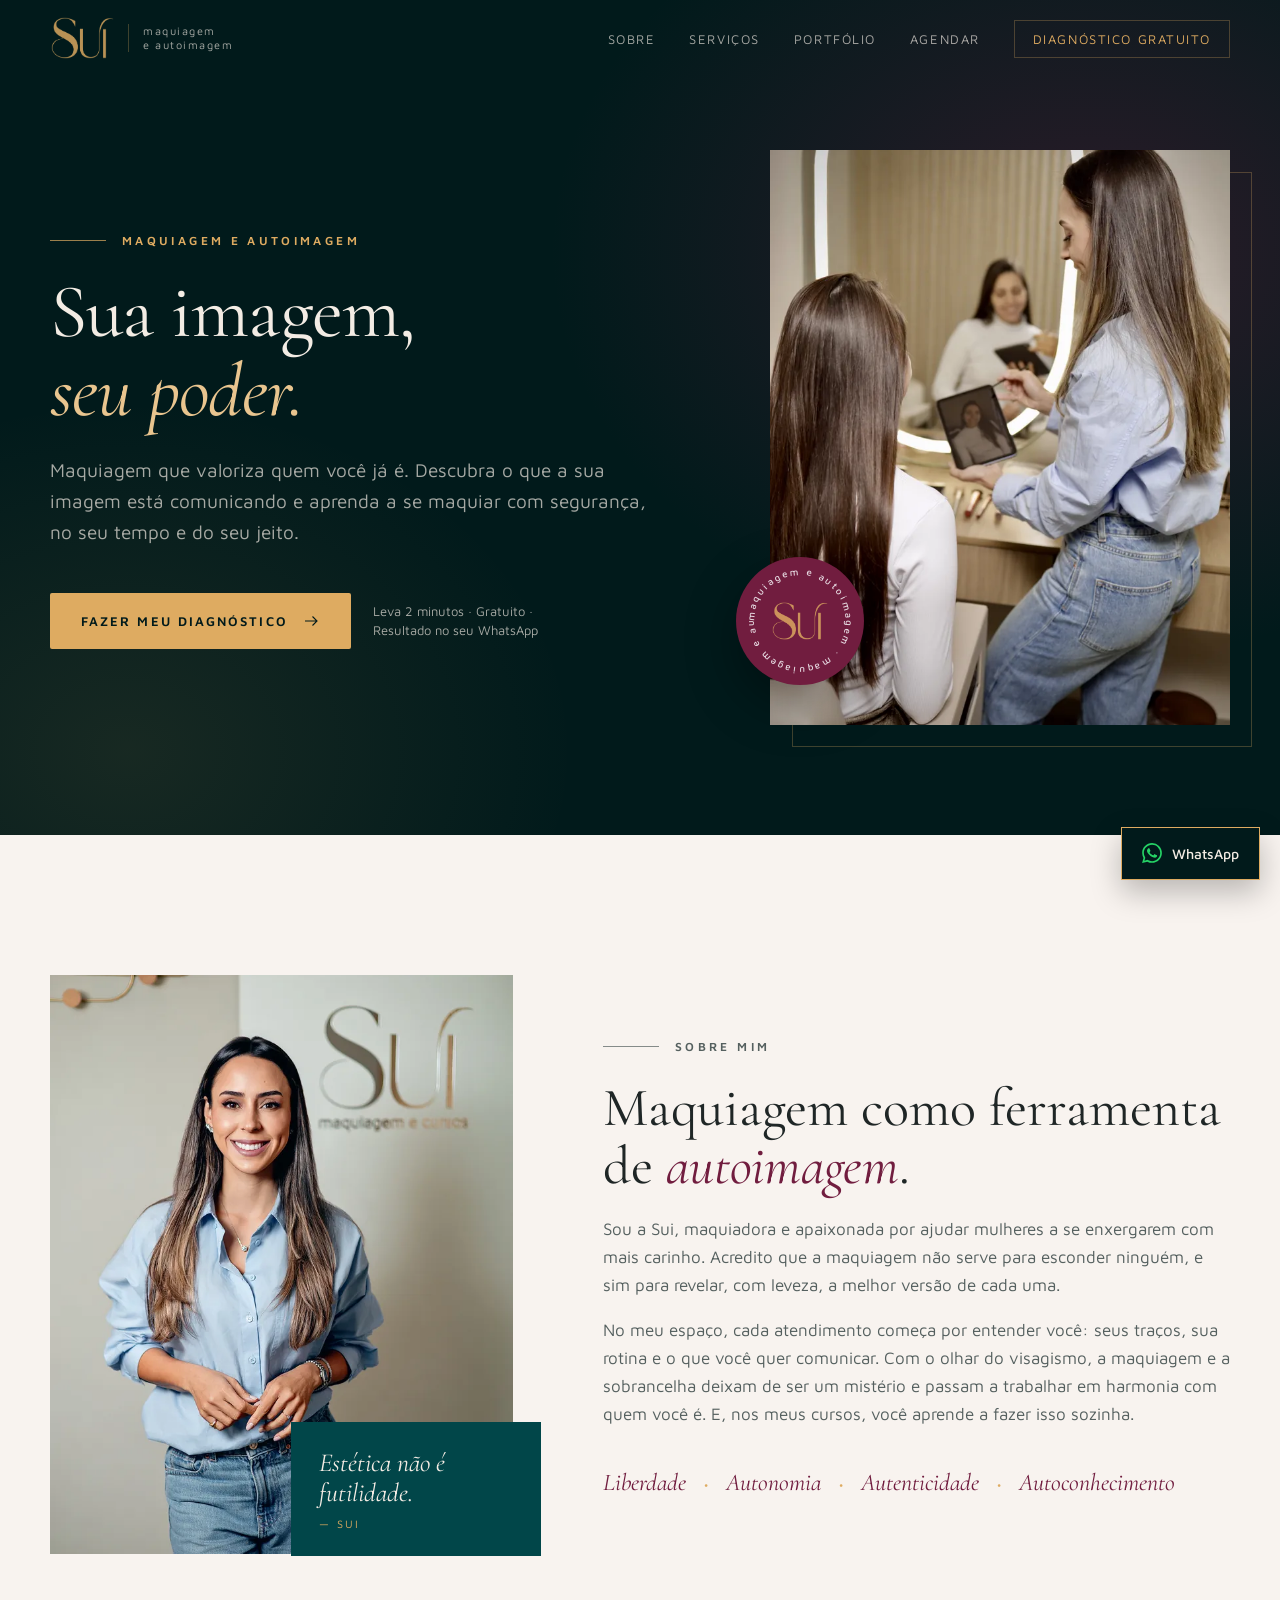
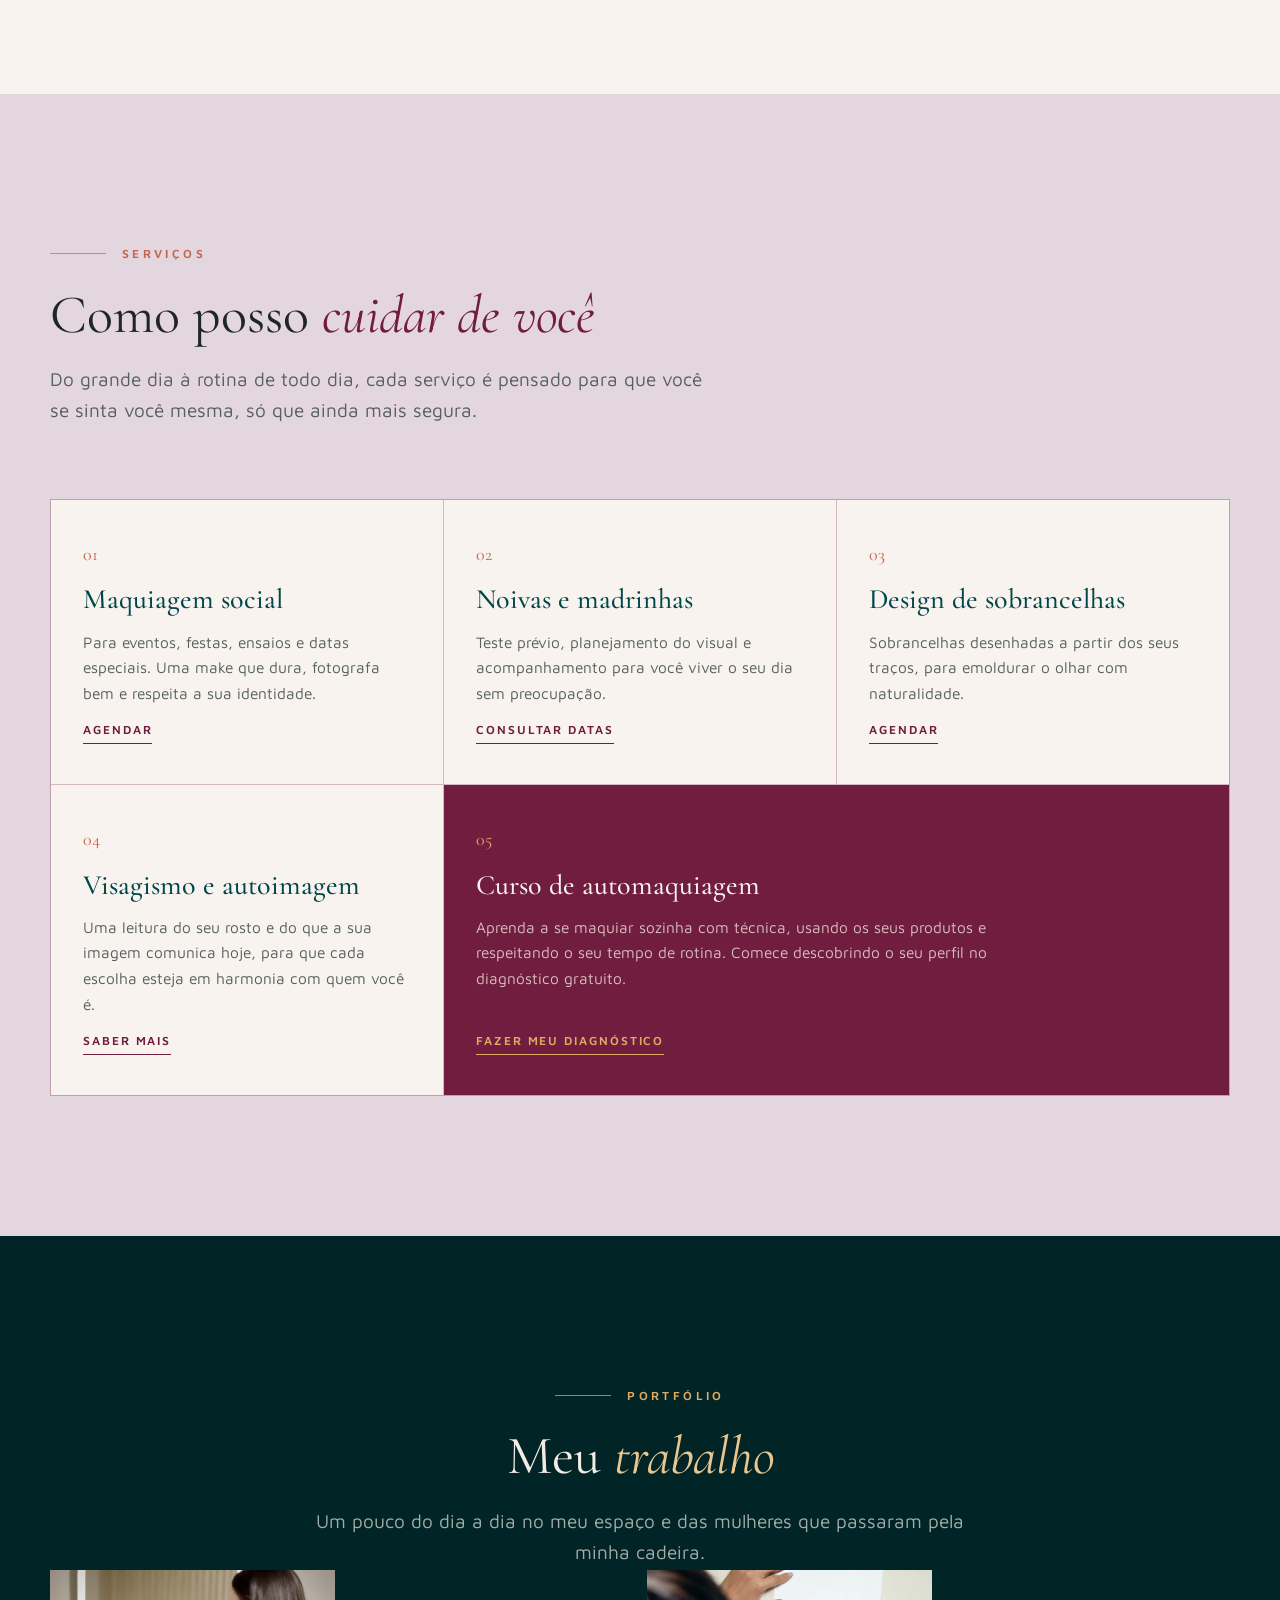
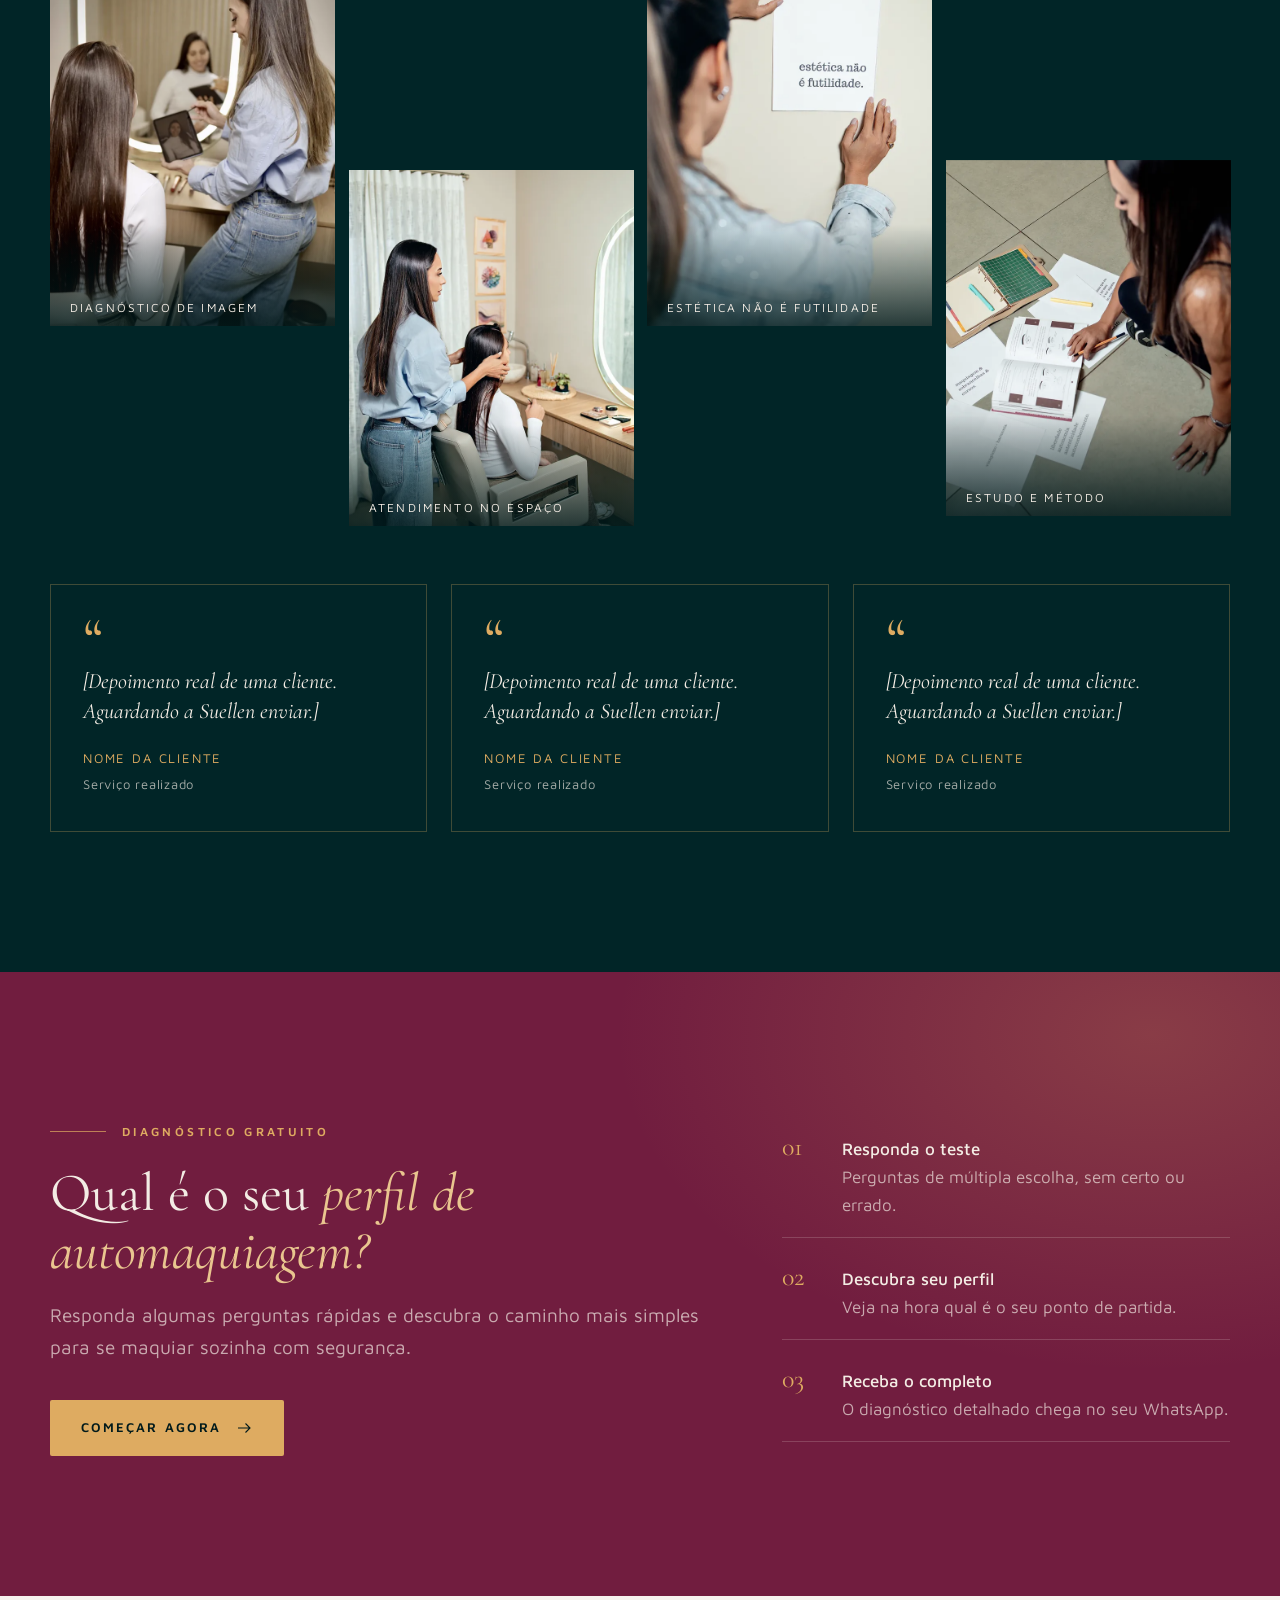
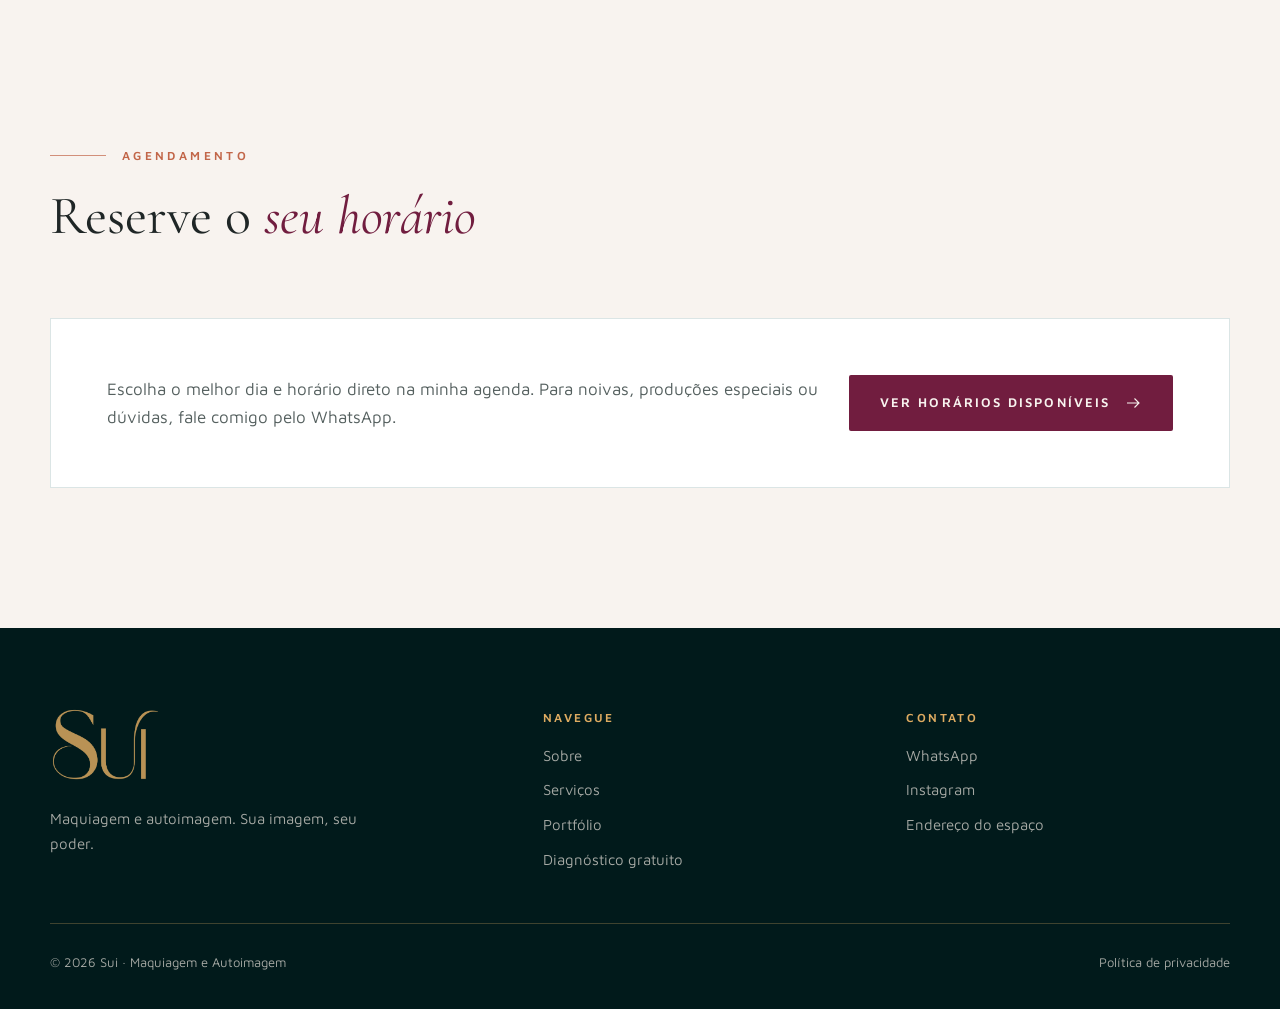
==== commit 31ce247d: "feat: anima o portfólio com revelação em cortina, parallax e visualizador navegável Fotos entram em " ====
--- a/index.html
+++ b/index.html
@@ -270,9 +270,16 @@
     <span>WhatsApp</span>
   </a>
 
-  <dialog class="lightbox" aria-label="Foto ampliada">
+  <dialog class="lightbox" aria-label="Portfólio ampliado">
+    <img class="lightbox-img" src="" alt="">
+    <p class="lightbox-bar"><span data-lb-caption></span><span data-lb-count></span></p>
+    <button class="lightbox-nav lightbox-prev" type="button" aria-label="Foto anterior">
+      <svg viewBox="0 0 24 24" fill="none" stroke="currentColor" stroke-width="1.5" aria-hidden="true"><path d="M20 12H4m6-6-6 6 6 6"/></svg>
+    </button>
+    <button class="lightbox-nav lightbox-next" type="button" aria-label="Próxima foto">
+      <svg viewBox="0 0 24 24" fill="none" stroke="currentColor" stroke-width="1.5" aria-hidden="true"><path d="M4 12h16m-6-6 6 6-6 6"/></svg>
+    </button>
     <button class="lightbox-close" type="button" aria-label="Fechar">&times;</button>
-    <img src="" alt="">
   </dialog>
 
   <script src="js/config.js"></script>
--- a/assets/css/style.css
+++ b/assets/css/style.css
@@ -235,19 +235,43 @@
 
 /* Portfólio */
 .portfolio { background: var(--petroleo-deep); }
-.gallery { display: grid; grid-template-columns: repeat(4, 1fr); gap: 14px; }
+.gallery { position: relative; display: grid; grid-template-columns: repeat(4, 1fr); gap: 14px; padding-bottom: 60px; }
+.gallery.reveal { opacity: 1; transform: none; }
 .gallery button {
+  --offset: 0px;
+  --py: 0px;
   position: relative; padding: 0; border: 0; background: none; overflow: hidden; aspect-ratio: 4 / 5;
-}
-.gallery button:nth-child(even) { transform: translateY(40px); }
+  transform: translate3d(0, calc(var(--offset) + var(--py)), 0);
+  clip-path: inset(100% 0 0 0);
+  transition: clip-path 1.3s var(--ease) calc(var(--i, 0) * 0.14s);
+  will-change: transform;
+}
+.gallery button:nth-child(even) { --offset: 60px; }
+.gallery.is-visible button { clip-path: inset(0 0 0 0); }
 .gallery figure { margin: 0; height: 100%; }
-.gallery img { width: 100%; height: 100%; object-fit: cover; transition: transform .8s var(--ease), filter .8s var(--ease); filter: saturate(0.92); }
-.gallery button:hover img { transform: scale(1.04); filter: saturate(1.05); }
+.gallery img {
+  width: 100%; height: 100%; object-fit: cover;
+  filter: saturate(0.9);
+  transform: scale(1.22);
+  transition: transform 1.8s var(--ease) calc(var(--i, 0) * 0.14s), filter .8s var(--ease);
+}
+.gallery.is-visible img { transform: scale(1.001); }
+.gallery.is-visible button:hover img { transform: scale(1.06); filter: saturate(1.05); transition-delay: 0s; }
 .gallery figcaption {
-  position: absolute; inset: auto 0 0; padding: 40px 20px 18px; text-align: left;
-  background: linear-gradient(transparent, rgba(1, 26, 27, 0.85));
+  position: absolute; inset: auto 0 0; padding: 60px 20px 18px; text-align: left;
+  background: linear-gradient(transparent, rgba(1, 26, 27, 0.88));
   color: var(--on-dark); font-size: 12px; letter-spacing: 0.18em; text-transform: uppercase;
-}
+  transform: translateY(10px); transition: transform .6s var(--ease);
+}
+.gallery figcaption::before {
+  content: ""; display: block; width: 0; height: 1px; margin-bottom: 12px;
+  background: var(--areia); transition: width .6s var(--ease);
+}
+.gallery button:hover figcaption,
+.gallery button:focus-visible figcaption { transform: none; }
+.gallery button:hover figcaption::before,
+.gallery button:focus-visible figcaption::before { width: 40px; }
+.gallery button:focus-visible { outline-offset: -3px; }
 
 .testimonials { display: grid; grid-template-columns: repeat(3, 1fr); gap: 24px; margin-top: clamp(90px, 10vw, 130px); }
 .testimonial {
@@ -307,12 +331,35 @@
 .wa-float svg { width: 20px; height: 20px; color: #25d366; }
 
 /* Lightbox */
-.lightbox { padding: 0; border: 0; background: transparent; max-width: min(92vw, 900px); max-height: 92vh; }
-.lightbox::backdrop { background: rgba(1, 18, 19, 0.92); }
-.lightbox img { max-height: 86vh; width: auto; margin-inline: auto; }
-.lightbox-close {
-  position: fixed; top: 18px; right: 22px; width: 44px; height: 44px;
-  border: 1px solid var(--line-dark); background: none; color: var(--on-dark); font-size: 26px; line-height: 1;
+.lightbox {
+  width: 100vw; height: 100dvh; max-width: none; max-height: none; margin: 0; padding: 0;
+  border: 0; background: transparent; color: var(--on-dark);
+}
+.lightbox[open] { display: grid; grid-template-rows: 1fr auto; place-items: center; }
+.lightbox::backdrop { background: rgba(1, 18, 19, 0.95); }
+.lightbox-img {
+  max-width: min(88vw, 900px); max-height: calc(100dvh - 120px); width: auto; align-self: end;
+  transition: opacity .35s var(--ease), transform .35s var(--ease);
+}
+.lightbox-img.is-changing { opacity: 0; transform: scale(0.98); }
+.lightbox-bar {
+  display: flex; align-items: center; justify-content: center; gap: 22px; padding: 18px 0 22px;
+  font-size: 12px; letter-spacing: 0.2em; text-transform: uppercase; color: var(--on-dark-soft);
+}
+.lightbox-bar [data-lb-caption] { color: var(--areia-soft); }
+.lightbox-close, .lightbox-nav {
+  display: grid; place-items: center; width: 48px; height: 48px;
+  border: 1px solid var(--line-dark); background: rgba(1, 18, 19, 0.5); color: var(--on-dark);
+  transition: border-color .25s, color .25s;
+}
+.lightbox-close:hover, .lightbox-nav:hover { border-color: var(--areia); color: var(--areia-soft); }
+.lightbox-close { position: fixed; top: 18px; right: 18px; font-size: 26px; line-height: 1; }
+.lightbox-nav { position: fixed; top: 50%; translate: 0 -50%; }
+.lightbox-nav svg { width: 20px; height: 20px; }
+.lightbox-prev { left: 18px; }
+.lightbox-next { right: 18px; }
+@media (max-width: 600px) {
+  .lightbox-nav { top: auto; bottom: 14px; translate: none; }
 }
 
 /* Animação de entrada */
@@ -323,6 +370,9 @@
   html { scroll-behavior: auto; }
   .reveal { opacity: 1; transform: none; transition: none; }
   .hero-badge svg { animation: none; }
+  .gallery button { clip-path: none; transition: none; --py: 0px; }
+  .gallery img, .gallery.is-visible img { transform: none; transition: filter .3s; }
+  .lightbox-img { transition: none; }
 }
 
 /* ---------- Responsivo ---------- */
@@ -346,7 +396,7 @@
   .about-quote { right: 0; bottom: -24px; }
   .service-grid { grid-template-columns: repeat(2, 1fr); }
   .gallery { grid-template-columns: repeat(2, 1fr); }
-  .gallery button:nth-child(even) { transform: none; }
+  .gallery button:nth-child(even) { --offset: 36px; }
   .testimonials { grid-template-columns: 1fr; }
   .footer-grid { grid-template-columns: 1fr 1fr; }
   .footer-brand { grid-column: 1 / -1; }
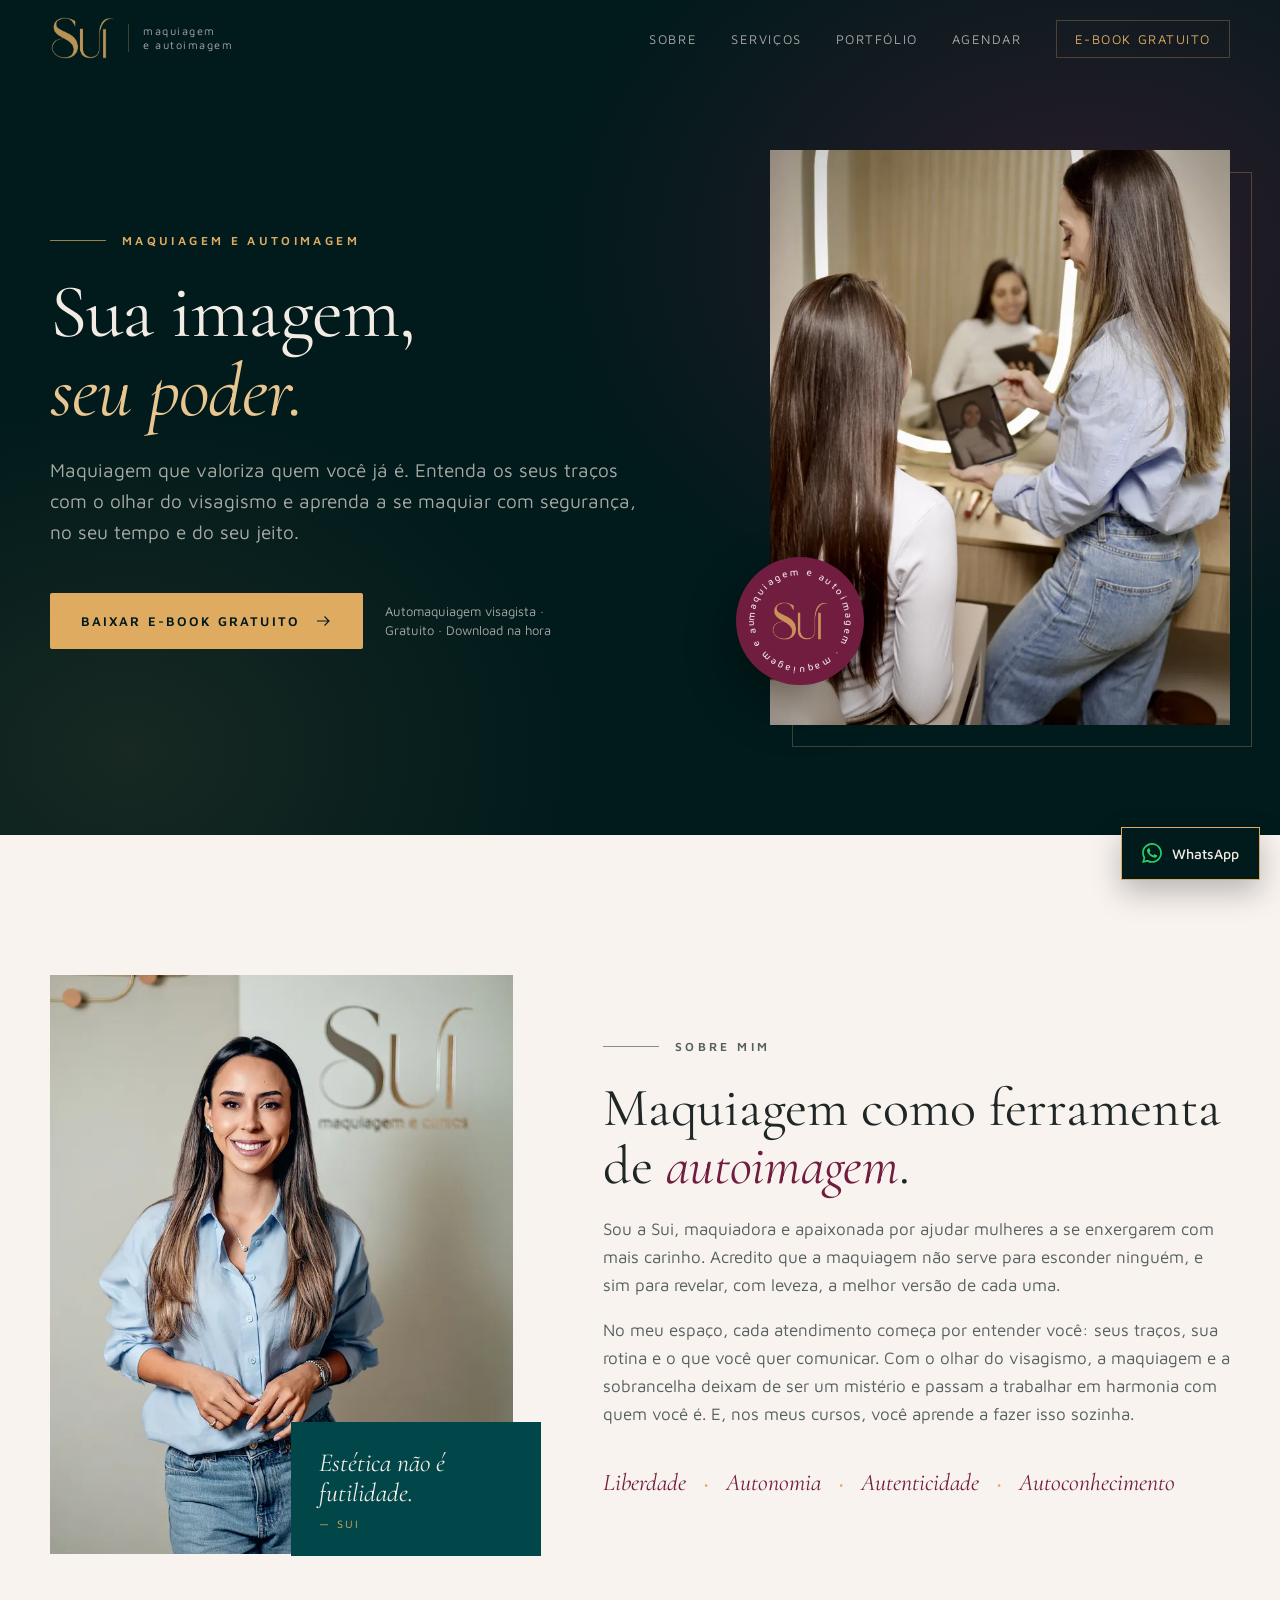
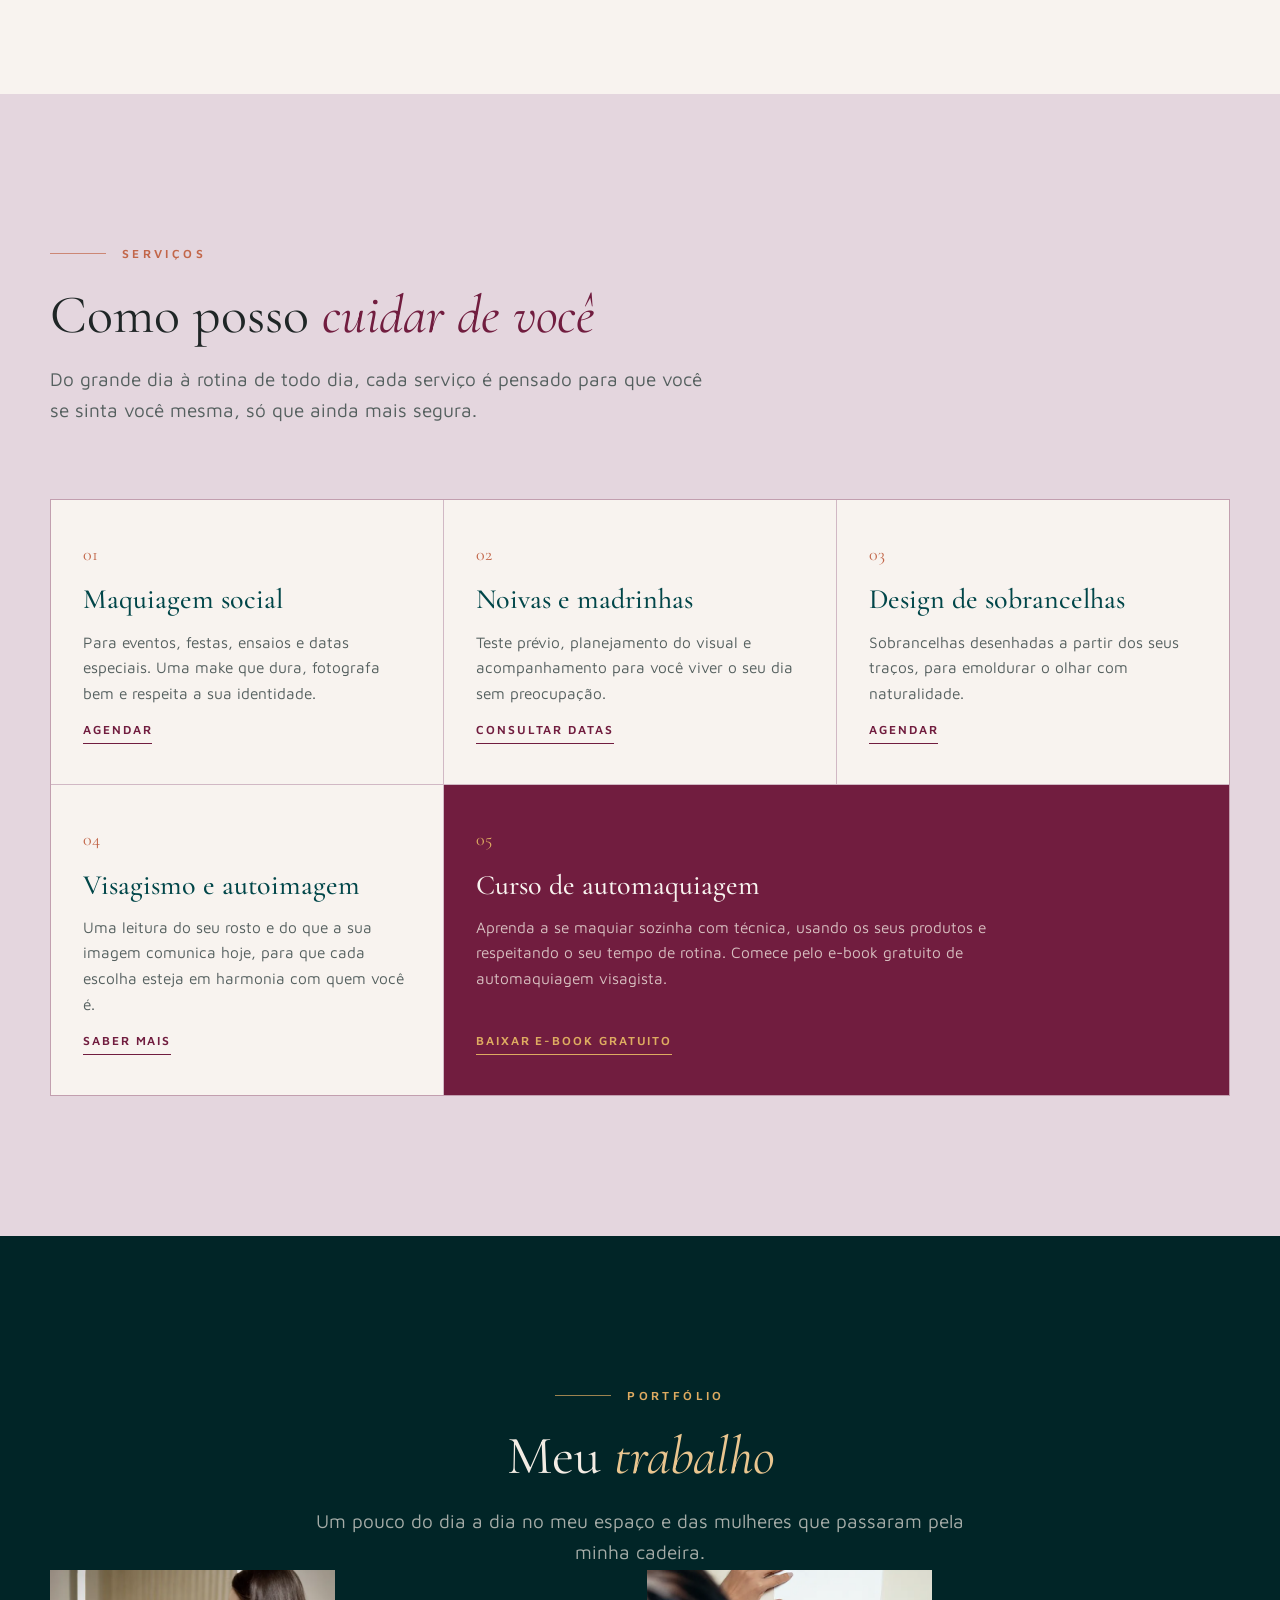
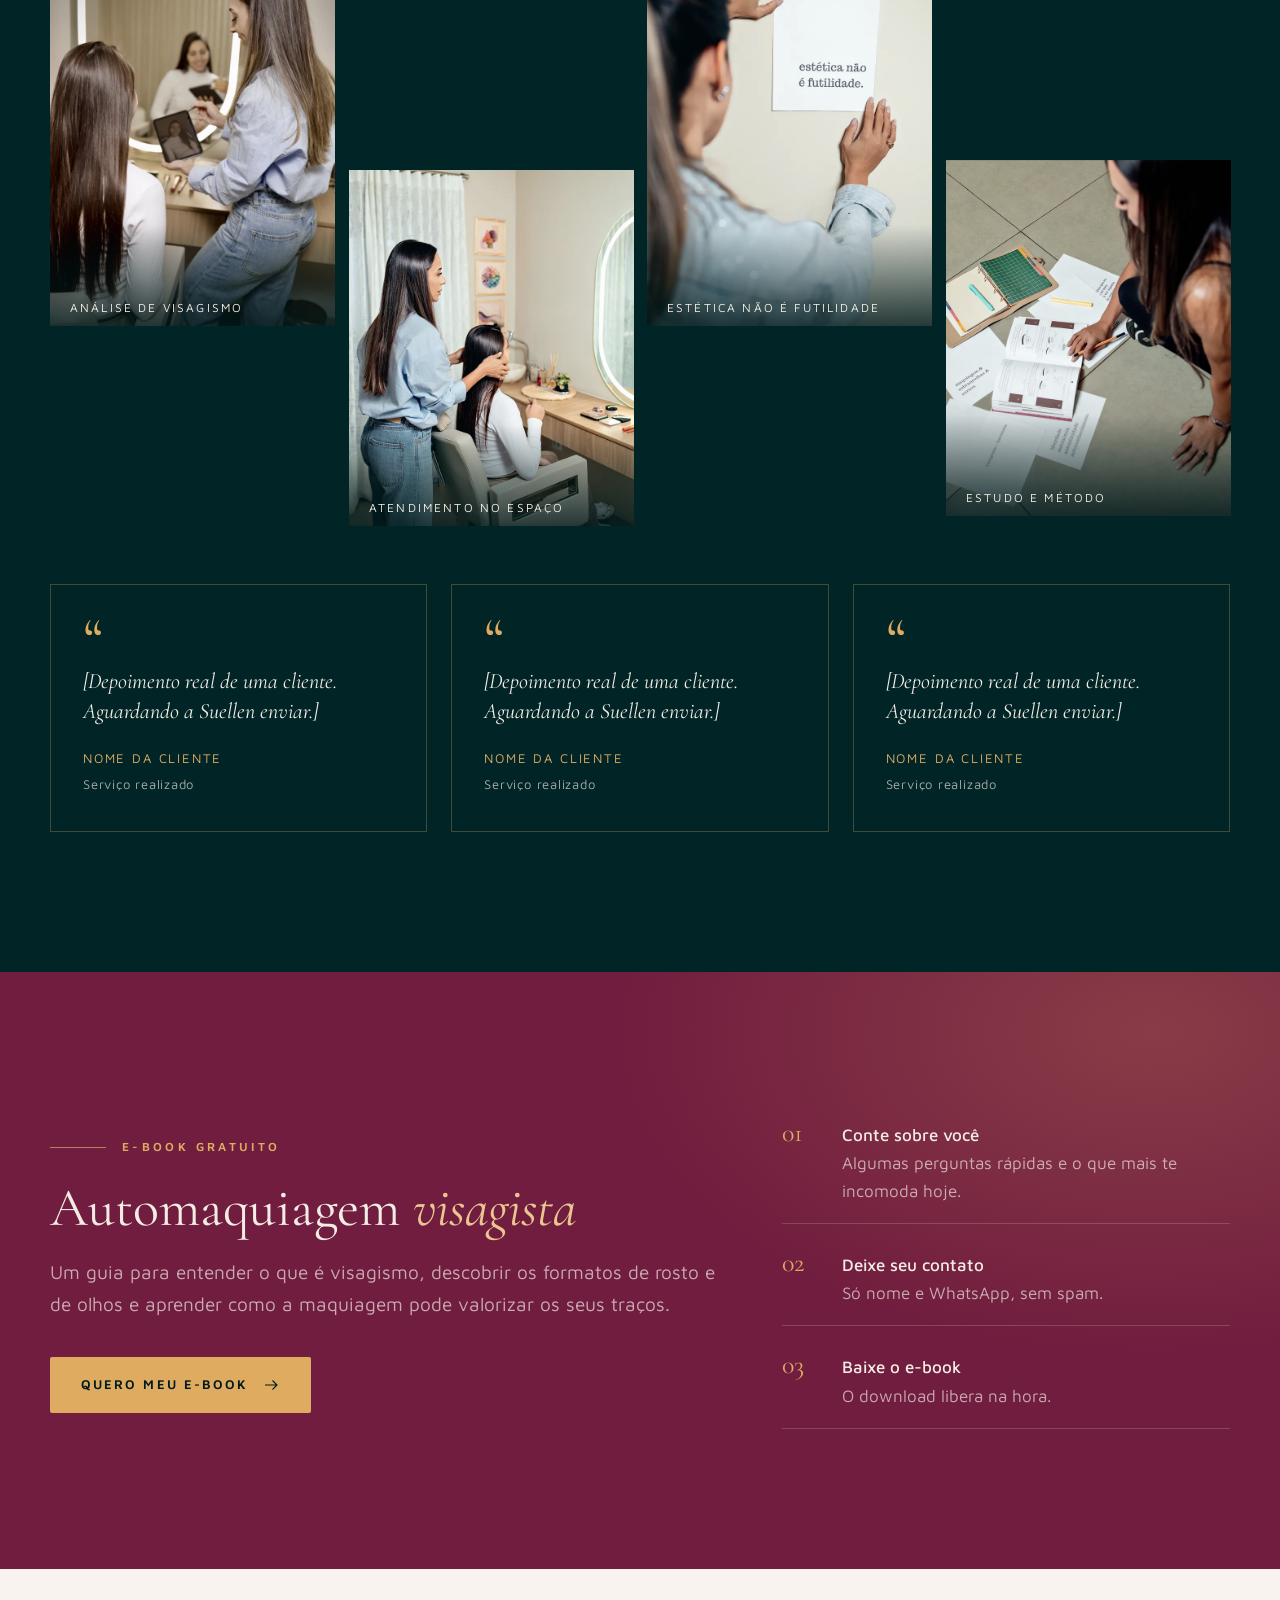
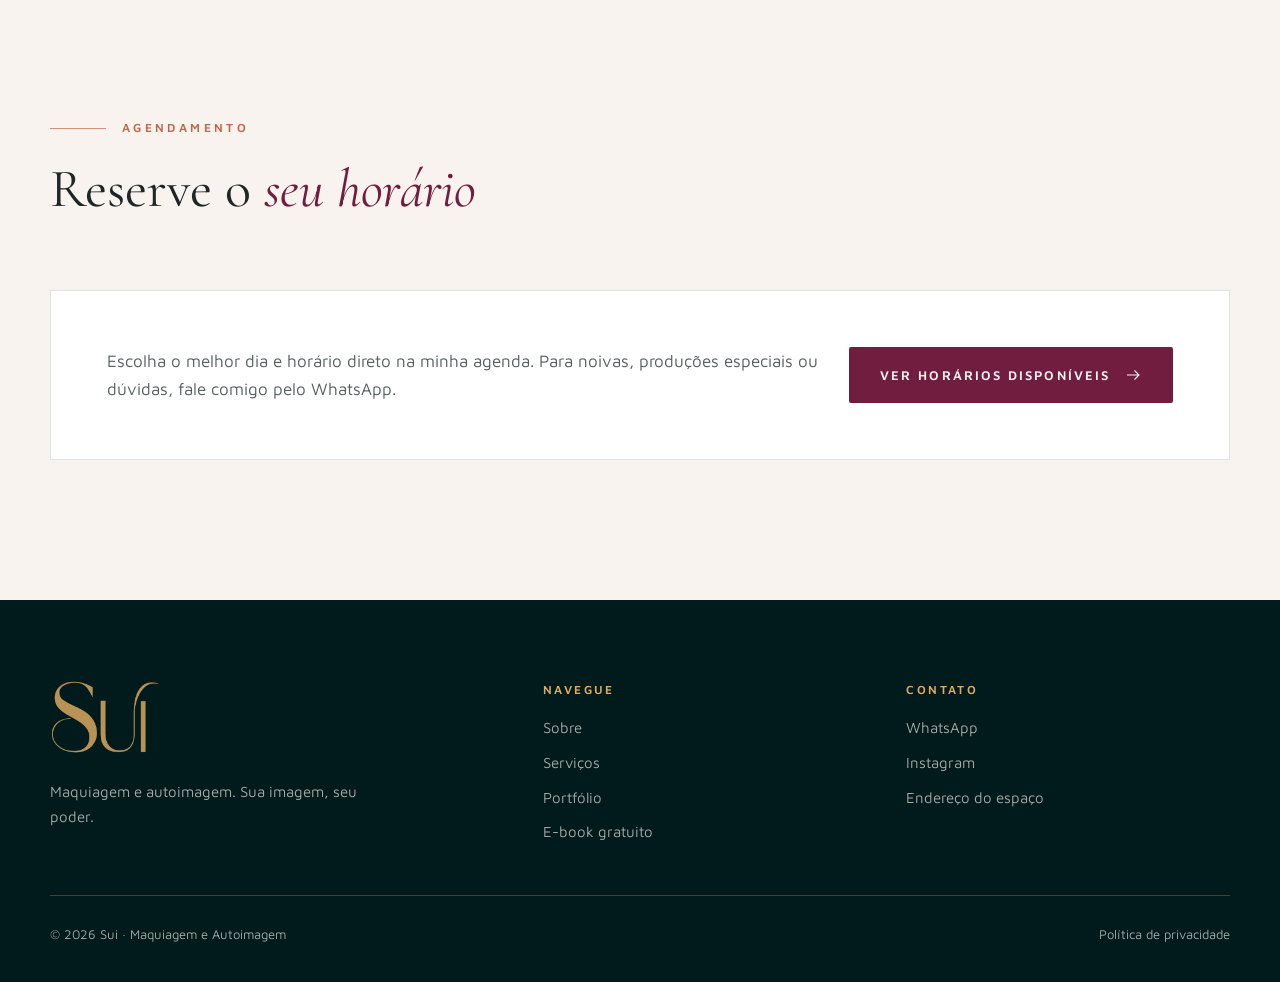
==== commit d95fa822: "feat: troca o diagnóstico por formulário de queixas com e-book de automaquiagem visagista A cliente " ====
--- a/index.html
+++ b/index.html
@@ -4,10 +4,10 @@
   <meta charset="utf-8">
   <meta name="viewport" content="width=device-width, initial-scale=1">
   <title>Sui · Maquiagem e Autoimagem</title>
-  <meta name="description" content="Maquiagem e autoimagem com a Sui. Conheça meu trabalho, faça seu diagnóstico de automaquiagem gratuito e agende seu horário.">
+  <meta name="description" content="Maquiagem e autoimagem com a Sui. Conheça meu trabalho, baixe o e-book gratuito de automaquiagem visagista e agende seu horário.">
   <meta name="theme-color" content="#011a1b">
   <meta property="og:title" content="Sui · Maquiagem e Autoimagem">
-  <meta property="og:description" content="Sua imagem, seu poder. Faça seu diagnóstico de automaquiagem gratuito.">
+  <meta property="og:description" content="Sua imagem, seu poder. Baixe o e-book gratuito de automaquiagem visagista.">
   <meta property="og:image" content="assets/img/sui-atendimento.webp">
   <meta property="og:type" content="website">
   <link rel="icon" href="assets/img/favicon.png" type="image/png">
@@ -34,7 +34,7 @@
         <li><a href="#servicos">Serviços</a></li>
         <li><a href="#portfolio">Portfólio</a></li>
         <li><a href="#agendar">Agendar</a></li>
-        <li><a class="nav-cta" href="diagnostico.html">Diagnóstico gratuito</a></li>
+        <li><a class="nav-cta" href="ebook.html">E-book gratuito</a></li>
       </ul>
     </nav>
   </header>
@@ -45,13 +45,13 @@
         <div class="reveal">
           <p class="eyebrow">Maquiagem e autoimagem</p>
           <h1 class="display" id="hero-title">Sua imagem,<br><em>seu poder.</em></h1>
-          <p class="lead">Maquiagem que valoriza quem você já é. Descubra o que a sua imagem está comunicando e aprenda a se maquiar com segurança, no seu tempo e do seu jeito.</p>
+          <p class="lead">Maquiagem que valoriza quem você já é. Entenda os seus traços com o olhar do visagismo e aprenda a se maquiar com segurança, no seu tempo e do seu jeito.</p>
           <div class="hero-actions">
-            <a class="btn btn-gold" href="diagnostico.html">
-              Fazer meu diagnóstico
+            <a class="btn btn-gold" href="ebook.html">
+              Baixar e-book gratuito
               <svg viewBox="0 0 24 24" fill="none" stroke="currentColor" stroke-width="1.5" aria-hidden="true"><path d="M4 12h16m-6-6 6 6-6 6"/></svg>
             </a>
-            <p class="hero-note">Leva 2 minutos · Gratuito · Resultado no seu WhatsApp</p>
+            <p class="hero-note">Automaquiagem visagista · Gratuito · Download na hora</p>
           </div>
         </div>
         <div class="hero-photo reveal">
@@ -134,8 +134,8 @@
           <article class="service service-featured">
             <span class="service-num">05</span>
             <h3>Curso de automaquiagem</h3>
-            <p>Aprenda a se maquiar sozinha com técnica, usando os seus produtos e respeitando o seu tempo de rotina. Comece descobrindo o seu perfil no diagnóstico gratuito.</p>
-            <a href="diagnostico.html">Fazer meu diagnóstico</a>
+            <p>Aprenda a se maquiar sozinha com técnica, usando os seus produtos e respeitando o seu tempo de rotina. Comece pelo e-book gratuito de automaquiagem visagista.</p>
+            <a href="ebook.html">Baixar e-book gratuito</a>
           </article>
         </div>
       </div>
@@ -151,10 +151,10 @@
 
         <!-- EDITAR: adicionar fotos de clientes em assets/img/ e duplicar um <button> por foto -->
         <div class="gallery reveal">
-          <button type="button" data-full="assets/img/sui-atendimento.webp" aria-label="Ampliar foto: diagnóstico da imagem no atendimento">
+          <button type="button" data-full="assets/img/sui-atendimento.webp" aria-label="Ampliar foto: análise de visagismo no atendimento">
             <figure>
               <img src="assets/img/sui-atendimento-sm.webp" width="700" height="932" loading="lazy" alt="Sui mostrando a análise da imagem para uma cliente">
-              <figcaption>Diagnóstico de imagem</figcaption>
+              <figcaption>Análise de visagismo</figcaption>
             </figure>
           </button>
           <button type="button" data-full="assets/img/sui-espaco.webp" aria-label="Ampliar foto: atendimento no espaço">
@@ -198,18 +198,18 @@
     <section class="section quiz-cta on-dark" aria-labelledby="quiz-title">
       <div class="wrap quiz-cta-grid">
         <div class="reveal">
-          <p class="eyebrow">Diagnóstico gratuito</p>
-          <h2 class="h2" id="quiz-title">Qual é o seu <em>perfil de automaquiagem?</em></h2>
-          <p class="lead">Responda algumas perguntas rápidas e descubra o caminho mais simples para se maquiar sozinha com segurança.</p>
-          <a class="btn btn-gold" href="diagnostico.html" style="margin-top: 18px">
-            Começar agora
+          <p class="eyebrow">E-book gratuito</p>
+          <h2 class="h2" id="quiz-title">Automaquiagem <em>visagista</em></h2>
+          <p class="lead">Um guia para entender o que é visagismo, descobrir os formatos de rosto e de olhos e aprender como a maquiagem pode valorizar os seus traços.</p>
+          <a class="btn btn-gold" href="ebook.html" style="margin-top: 18px">
+            Quero meu e-book
             <svg viewBox="0 0 24 24" fill="none" stroke="currentColor" stroke-width="1.5" aria-hidden="true"><path d="M4 12h16m-6-6 6 6-6 6"/></svg>
           </a>
         </div>
         <ol class="quiz-steps reveal">
-          <li><span><strong>Responda o teste</strong>Perguntas de múltipla escolha, sem certo ou errado.</span></li>
-          <li><span><strong>Descubra seu perfil</strong>Veja na hora qual é o seu ponto de partida.</span></li>
-          <li><span><strong>Receba o completo</strong>O diagnóstico detalhado chega no seu WhatsApp.</span></li>
+          <li><span><strong>Conte sobre você</strong>Algumas perguntas rápidas e o que mais te incomoda hoje.</span></li>
+          <li><span><strong>Deixe seu contato</strong>Só nome e WhatsApp, sem spam.</span></li>
+          <li><span><strong>Baixe o e-book</strong>O download libera na hora.</span></li>
         </ol>
       </div>
     </section>
@@ -245,7 +245,7 @@
             <li><a href="#sobre">Sobre</a></li>
             <li><a href="#servicos">Serviços</a></li>
             <li><a href="#portfolio">Portfólio</a></li>
-            <li><a href="diagnostico.html">Diagnóstico gratuito</a></li>
+            <li><a href="ebook.html">E-book gratuito</a></li>
           </ul>
         </div>
         <div>
--- a/assets/css/style.css
+++ b/assets/css/style.css
@@ -32,6 +32,11 @@
 
 [hidden] { display: none !important; }
 
+.visually-hidden {
+  position: absolute; width: 1px; height: 1px; margin: -1px; padding: 0; border: 0;
+  overflow: hidden; clip: rect(0 0 0 0); white-space: nowrap;
+}
+
 html { scroll-behavior: smooth; scroll-padding-top: 84px; }
 
 body {
